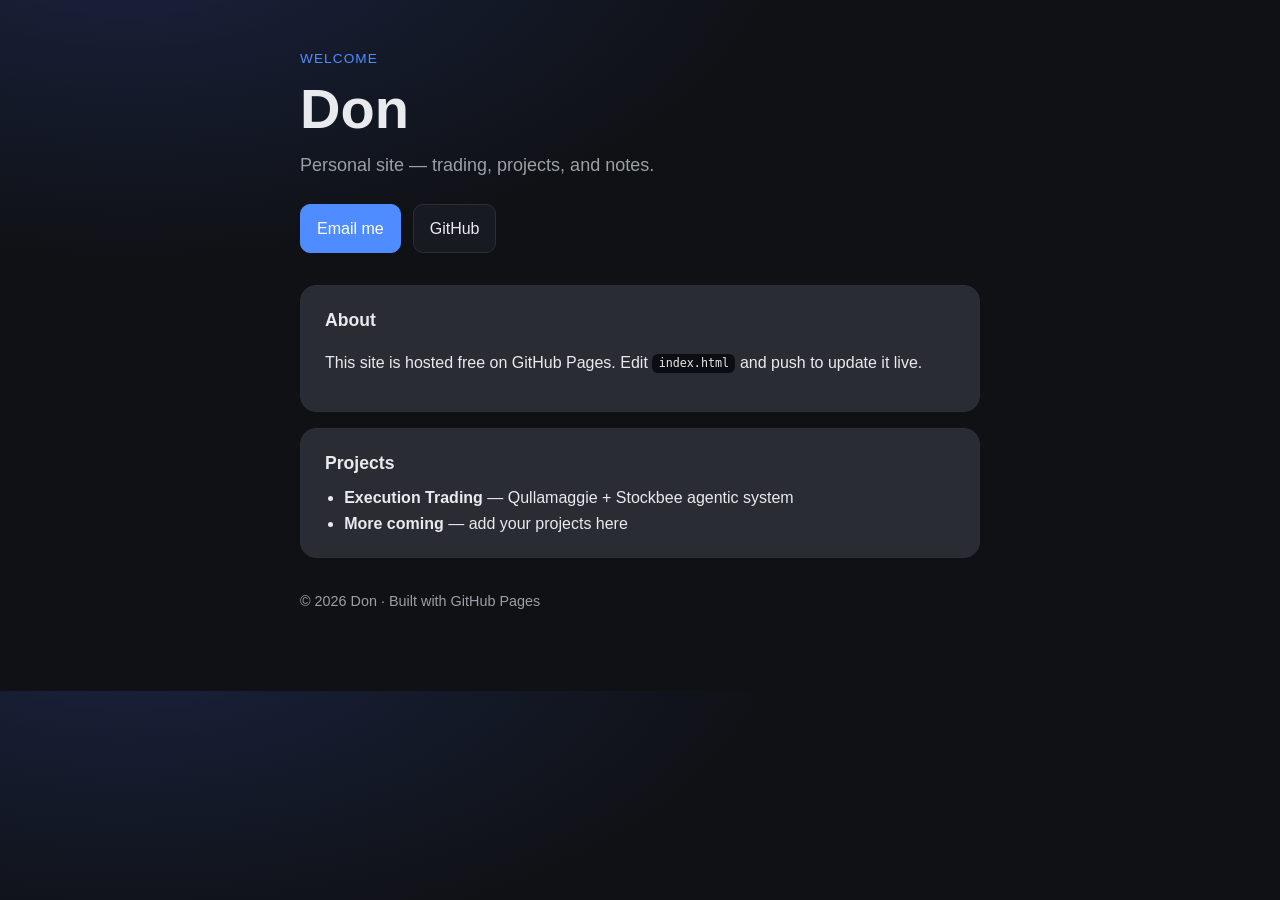
==== index.html @ ae79f737 "Publish GitHub Pages site" ====
<!DOCTYPE html>
<html lang="en">
<head>
  <meta charset="UTF-8" />
  <meta name="viewport" content="width=device-width, initial-scale=1.0" />
  <title>Don</title>
  <meta name="description" content="Personal site" />
  <link rel="stylesheet" href="style.css" />
</head>
<body>
  <main class="page">
    <header class="hero">
      <p class="eyebrow">Welcome</p>
      <h1>Don</h1>
      <p class="lead">
        Personal site — trading, projects, and notes.
      </p>
      <div class="actions">
        <a class="btn primary" href="mailto:jetfan12345@gmail.com">Email me</a>
        <a class="btn" href="https://github.com/jetfan12345-hue" target="_blank" rel="noreferrer">GitHub</a>
      </div>
    </header>

    <section class="card">
      <h2>About</h2>
      <p>
        This site is hosted free on GitHub Pages. Edit
        <code>index.html</code> and push to update it live.
      </p>
    </section>

    <section class="card">
      <h2>Projects</h2>
      <ul class="list">
        <li><strong>Execution Trading</strong> — Qullamaggie + Stockbee agentic system</li>
        <li><strong>More coming</strong> — add your projects here</li>
      </ul>
    </section>

    <footer>
      <p>© <span id="year"></span> Don · Built with GitHub Pages</p>
    </footer>
  </main>
  <script>
    document.getElementById("year").textContent = new Date().getFullYear();
  </script>
</body>
</html>
---- style.css ----
:root {
  --bg: #0f1115;
  --card: #171a21;
  --text: #e8eaed;
  --muted: #9aa0a6;
  --accent: #4f8cff;
  --border: #2a2f3a;
}

* { box-sizing: border-box; }

body {
  margin: 0;
  font-family: -apple-system, BlinkMacSystemFont, "Segoe UI", Roboto, sans-serif;
  background: radial-gradient(1200px 600px at 10% -10%, #1a2340 0%, var(--bg) 55%);
  color: var(--text);
  line-height: 1.6;
}

.page {
  max-width: 720px;
  margin: 0 auto;
  padding: 3rem 1.25rem 4rem;
}

.hero { margin-bottom: 2rem; }

.eyebrow {
  color: var(--accent);
  font-size: 0.85rem;
  letter-spacing: 0.08em;
  text-transform: uppercase;
  margin: 0 0 0.5rem;
}

h1 {
  font-size: clamp(2.5rem, 8vw, 3.5rem);
  line-height: 1.1;
  margin: 0 0 0.75rem;
}

.lead {
  color: var(--muted);
  font-size: 1.125rem;
  margin: 0 0 1.5rem;
}

.actions {
  display: flex;
  gap: 0.75rem;
  flex-wrap: wrap;
}

.btn {
  display: inline-block;
  padding: 0.65rem 1rem;
  border-radius: 10px;
  border: 1px solid var(--border);
  color: var(--text);
  text-decoration: none;
  background: var(--card);
}

.btn.primary {
  background: var(--accent);
  border-color: var(--accent);
  color: #fff;
}

.card {
  background: color-mix(in srgb, var(--card) 92%, white 8%);
  border: 1px solid var(--border);
  border-radius: 16px;
  padding: 1.25rem 1.5rem;
  margin-bottom: 1rem;
}

.card h2 {
  margin: 0 0 0.5rem;
  font-size: 1.1rem;
}

.list {
  margin: 0;
  padding-left: 1.2rem;
}

code {
  background: #0b0d12;
  padding: 0.15rem 0.4rem;
  border-radius: 6px;
  font-size: 0.9em;
}

footer {
  margin-top: 2rem;
  color: var(--muted);
  font-size: 0.9rem;
}
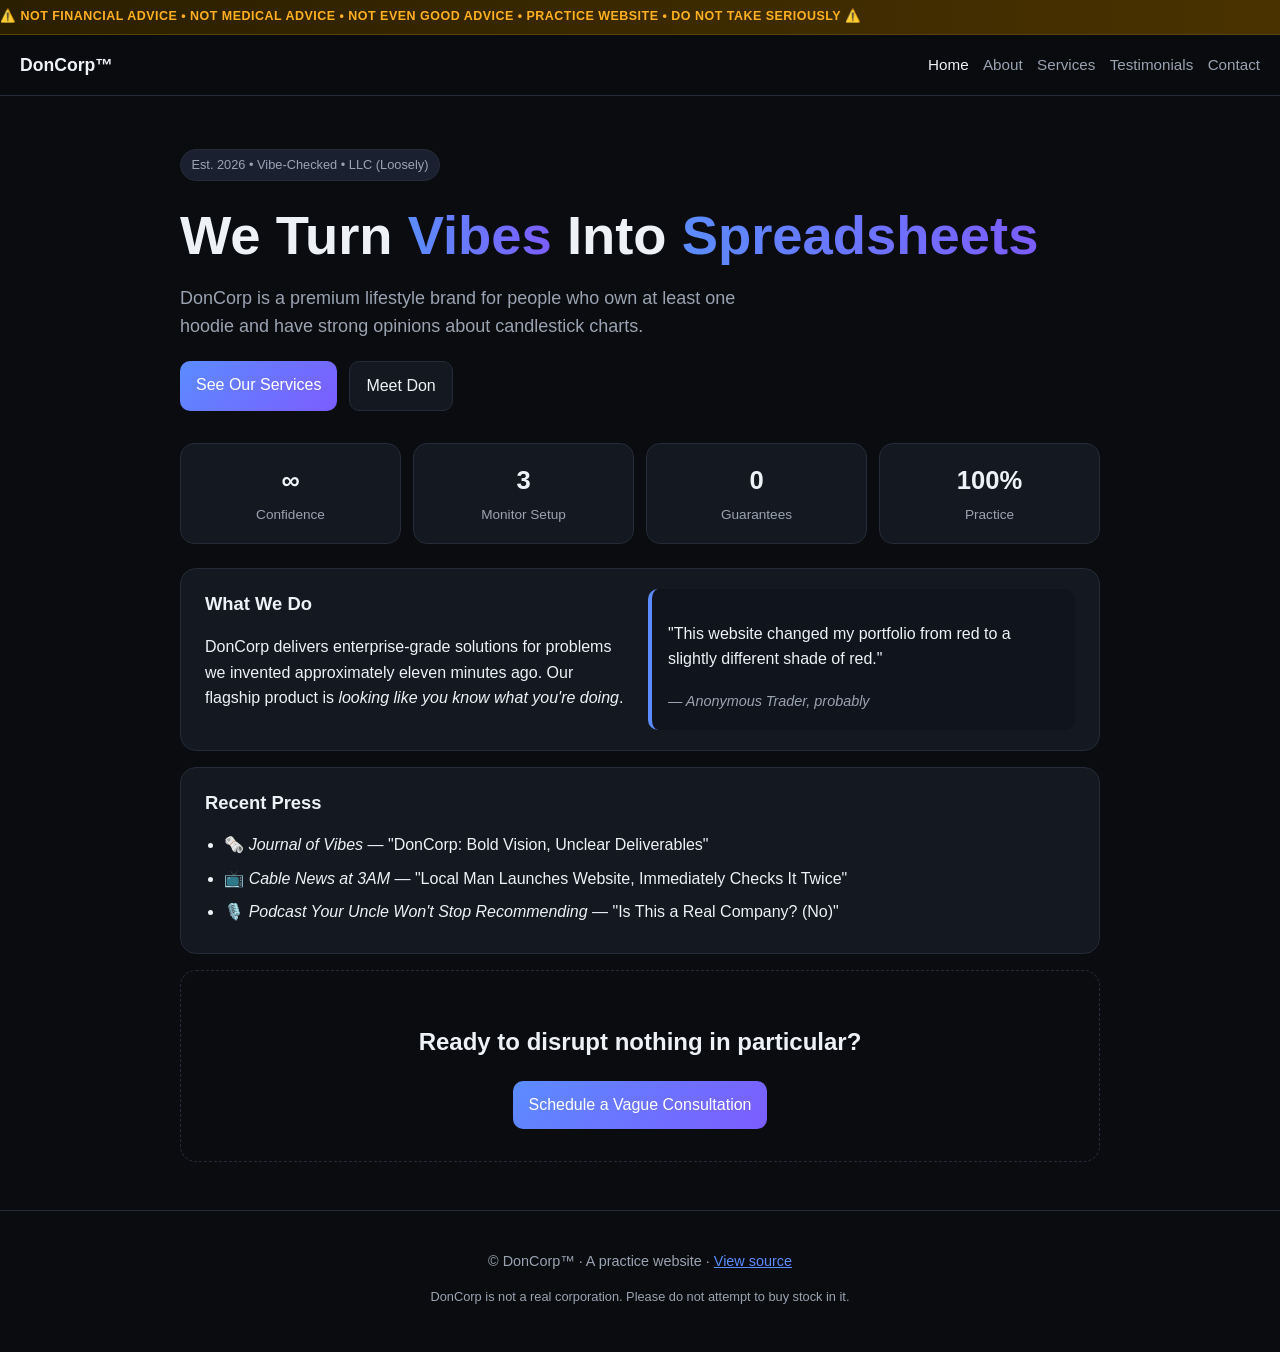
==== commit d8680cb0: "Launch DonCorp joke practice website" ====
--- a/index.html
+++ b/index.html
@@ -3,46 +3,79 @@
 <head>
   <meta charset="UTF-8" />
   <meta name="viewport" content="width=device-width, initial-scale=1.0" />
-  <title>Don</title>
-  <meta name="description" content="Personal site" />
+  <title>DonCorp™ — Official Website (Practice Edition)</title>
+  <meta name="description" content="A completely serious website. Definitely not a joke." />
   <link rel="stylesheet" href="style.css" />
 </head>
 <body>
+  <div class="marquee"><span>⚠️ NOT FINANCIAL ADVICE • NOT MEDICAL ADVICE • NOT EVEN GOOD ADVICE • PRACTICE WEBSITE • DO NOT TAKE SERIOUSLY ⚠️</span></div>
+
+  <nav class="nav">
+    <a class="logo" href="index.html">DonCorp™</a>
+    <div class="links">
+      <a href="index.html" class="active">Home</a>
+      <a href="about.html">About</a>
+      <a href="services.html">Services</a>
+      <a href="testimonials.html">Testimonials</a>
+      <a href="contact.html">Contact</a>
+    </div>
+  </nav>
+
   <main class="page">
     <header class="hero">
-      <p class="eyebrow">Welcome</p>
-      <h1>Don</h1>
+      <p class="badge">Est. 2026 • Vibe-Checked • LLC (Loosely)</p>
+      <h1>We Turn <span class="glow">Vibes</span> Into <span class="glow">Spreadsheets</span></h1>
       <p class="lead">
-        Personal site — trading, projects, and notes.
+        DonCorp is a premium lifestyle brand for people who own at least one hoodie
+        and have strong opinions about candlestick charts.
       </p>
       <div class="actions">
-        <a class="btn primary" href="mailto:jetfan12345@gmail.com">Email me</a>
-        <a class="btn" href="https://github.com/jetfan12345-hue" target="_blank" rel="noreferrer">GitHub</a>
+        <a class="btn primary" href="services.html">See Our Services</a>
+        <a class="btn" href="about.html">Meet Don</a>
       </div>
     </header>
 
-    <section class="card">
-      <h2>About</h2>
-      <p>
-        This site is hosted free on GitHub Pages. Edit
-        <code>index.html</code> and push to update it live.
-      </p>
+    <section class="stats">
+      <div class="stat"><strong>∞</strong><span>Confidence</span></div>
+      <div class="stat"><strong>3</strong><span>Monitor Setup</span></div>
+      <div class="stat"><strong>0</strong><span>Guarantees</span></div>
+      <div class="stat"><strong>100%</strong><span>Practice</span></div>
+    </section>
+
+    <section class="card grid-2">
+      <div>
+        <h2>What We Do</h2>
+        <p>
+          DonCorp delivers enterprise-grade solutions for problems we invented
+          approximately eleven minutes ago. Our flagship product is
+          <em>looking like you know what you're doing</em>.
+        </p>
+      </div>
+      <div class="quote-box">
+        <p>"This website changed my portfolio from red to a slightly different shade of red."</p>
+        <cite>— Anonymous Trader, probably</cite>
+      </div>
     </section>
 
     <section class="card">
-      <h2>Projects</h2>
-      <ul class="list">
-        <li><strong>Execution Trading</strong> — Qullamaggie + Stockbee agentic system</li>
-        <li><strong>More coming</strong> — add your projects here</li>
+      <h2>Recent Press</h2>
+      <ul class="press">
+        <li>🗞️ <em>Journal of Vibes</em> — "DonCorp: Bold Vision, Unclear Deliverables"</li>
+        <li>📺 <em>Cable News at 3AM</em> — "Local Man Launches Website, Immediately Checks It Twice"</li>
+        <li>🎙️ <em>Podcast Your Uncle Won't Stop Recommending</em> — "Is This a Real Company? (No)"</li>
       </ul>
     </section>
 
-    <footer>
-      <p>© <span id="year"></span> Don · Built with GitHub Pages</p>
-    </footer>
+    <section class="cta">
+      <h2>Ready to disrupt nothing in particular?</h2>
+      <a class="btn primary" href="contact.html">Schedule a Vague Consultation</a>
+    </section>
   </main>
-  <script>
-    document.getElementById("year").textContent = new Date().getFullYear();
-  </script>
+
+  <footer>
+    <p>© <span id="year"></span> DonCorp™ · A practice website · <a href="https://github.com/jetfan12345-hue/jetfan12345-hue.github.io">View source</a></p>
+    <p class="fine">DonCorp is not a real corporation. Please do not attempt to buy stock in it.</p>
+  </footer>
+  <script src="script.js"></script>
 </body>
-</html>
+</html>
--- a/style.css
+++ b/style.css
@@ -1,99 +1,286 @@
 :root {
-  --bg: #0f1115;
-  --card: #171a21;
-  --text: #e8eaed;
-  --muted: #9aa0a6;
-  --accent: #4f8cff;
-  --border: #2a2f3a;
+  --bg: #0a0c10;
+  --card: #141820;
+  --text: #eef1f6;
+  --muted: #9aa3b2;
+  --accent: #5b8cff;
+  --accent2: #7c5cff;
+  --border: #252b38;
+  --warn: #ffb020;
 }
 
 * { box-sizing: border-box; }
 
 body {
   margin: 0;
-  font-family: -apple-system, BlinkMacSystemFont, "Segoe UI", Roboto, sans-serif;
-  background: radial-gradient(1200px 600px at 10% -10%, #1a2340 0%, var(--bg) 55%);
+  font-family: Inter, -apple-system, BlinkMacSystemFont, "Segoe UI", Roboto, sans-serif;
+  background: var(--bg);
   color: var(--text);
   line-height: 1.6;
 }
 
+a { color: var(--accent); }
+
+.marquee {
+  overflow: hidden;
+  background: linear-gradient(90deg, #2a1f00, #4a3200);
+  color: var(--warn);
+  border-bottom: 1px solid #5a4200;
+  font-size: 0.78rem;
+  font-weight: 700;
+  letter-spacing: 0.04em;
+  white-space: nowrap;
+}
+
+.marquee span {
+  display: inline-block;
+  padding: 0.45rem 0;
+  animation: scroll 22s linear infinite;
+}
+
+@keyframes scroll {
+  from { transform: translateX(0); }
+  to { transform: translateX(-50%); }
+}
+
+.nav {
+  display: flex;
+  justify-content: space-between;
+  align-items: center;
+  gap: 1rem;
+  padding: 1rem 1.25rem;
+  border-bottom: 1px solid var(--border);
+  background: rgba(10, 12, 16, 0.9);
+  position: sticky;
+  top: 0;
+  backdrop-filter: blur(8px);
+}
+
+.logo {
+  font-weight: 800;
+  text-decoration: none;
+  color: var(--text);
+  font-size: 1.1rem;
+}
+
+.links { display: flex; gap: 0.9rem; flex-wrap: wrap; }
+
+.links a {
+  color: var(--muted);
+  text-decoration: none;
+  font-size: 0.95rem;
+}
+
+.links a.active,
+.links a:hover { color: var(--text); }
+
 .page {
-  max-width: 720px;
+  max-width: 960px;
   margin: 0 auto;
-  padding: 3rem 1.25rem 4rem;
+  padding: 2.5rem 1.25rem 3rem;
 }
 
 .hero { margin-bottom: 2rem; }
 
-.eyebrow {
-  color: var(--accent);
-  font-size: 0.85rem;
-  letter-spacing: 0.08em;
-  text-transform: uppercase;
-  margin: 0 0 0.5rem;
+.badge {
+  display: inline-block;
+  padding: 0.3rem 0.65rem;
+  border-radius: 999px;
+  background: #1a2030;
+  border: 1px solid var(--border);
+  color: var(--muted);
+  font-size: 0.8rem;
 }
 
 h1 {
-  font-size: clamp(2.5rem, 8vw, 3.5rem);
-  line-height: 1.1;
-  margin: 0 0 0.75rem;
+  font-size: clamp(2rem, 7vw, 3.4rem);
+  line-height: 1.08;
+  margin: 0.8rem 0;
+}
+
+.glow {
+  background: linear-gradient(90deg, var(--accent), var(--accent2));
+  -webkit-background-clip: text;
+  background-clip: text;
+  color: transparent;
 }
 
 .lead {
   color: var(--muted);
   font-size: 1.125rem;
-  margin: 0 0 1.5rem;
-}
-
-.actions {
-  display: flex;
-  gap: 0.75rem;
-  flex-wrap: wrap;
-}
+  max-width: 60ch;
+}
+
+.actions { display: flex; gap: 0.75rem; flex-wrap: wrap; margin-top: 1.25rem; }
 
 .btn {
   display: inline-block;
-  padding: 0.65rem 1rem;
+  padding: 0.7rem 1rem;
   border-radius: 10px;
   border: 1px solid var(--border);
   color: var(--text);
   text-decoration: none;
   background: var(--card);
+  cursor: pointer;
+  font: inherit;
 }
 
 .btn.primary {
-  background: var(--accent);
-  border-color: var(--accent);
+  background: linear-gradient(135deg, var(--accent), var(--accent2));
+  border: none;
   color: #fff;
 }
 
+.stats {
+  display: grid;
+  grid-template-columns: repeat(4, 1fr);
+  gap: 0.75rem;
+  margin-bottom: 1.5rem;
+}
+
+.stat {
+  background: var(--card);
+  border: 1px solid var(--border);
+  border-radius: 14px;
+  padding: 1rem;
+  text-align: center;
+}
+
+.stat strong { display: block; font-size: 1.6rem; }
+.stat span { color: var(--muted); font-size: 0.85rem; }
+
 .card {
-  background: color-mix(in srgb, var(--card) 92%, white 8%);
+  background: var(--card);
   border: 1px solid var(--border);
   border-radius: 16px;
   padding: 1.25rem 1.5rem;
   margin-bottom: 1rem;
 }
 
-.card h2 {
-  margin: 0 0 0.5rem;
-  font-size: 1.1rem;
-}
-
-.list {
-  margin: 0;
-  padding-left: 1.2rem;
-}
-
-code {
-  background: #0b0d12;
-  padding: 0.15rem 0.4rem;
-  border-radius: 6px;
-  font-size: 0.9em;
-}
+.card h2 { margin-top: 0; font-size: 1.15rem; }
+
+.grid-2 {
+  display: grid;
+  grid-template-columns: 1fr 1fr;
+  gap: 1rem;
+}
+
+.quote-box {
+  background: #10141c;
+  border-left: 4px solid var(--accent);
+  padding: 1rem;
+  border-radius: 10px;
+}
+
+.quote-box cite { color: var(--muted); font-size: 0.9rem; }
+
+.press { margin: 0; padding-left: 1.2rem; }
+.press li { margin-bottom: 0.5rem; }
+
+.cta {
+  text-align: center;
+  padding: 2rem 1rem;
+  border: 1px dashed var(--border);
+  border-radius: 16px;
+  margin-top: 1rem;
+}
+
+.values li { margin-bottom: 0.5rem; }
+
+.team-grid {
+  display: grid;
+  grid-template-columns: repeat(3, 1fr);
+  gap: 1rem;
+}
+
+.avatar {
+  width: 56px;
+  height: 56px;
+  border-radius: 50%;
+  display: grid;
+  place-items: center;
+  background: linear-gradient(135deg, var(--accent), var(--accent2));
+  font-weight: 800;
+  margin-bottom: 0.5rem;
+}
+
+.pricing {
+  display: grid;
+  grid-template-columns: repeat(3, 1fr);
+  gap: 1rem;
+  margin-bottom: 1rem;
+}
+
+.price-card .price {
+  font-size: 2rem;
+  font-weight: 800;
+  margin: 0.5rem 0 1rem;
+}
+
+.price-card .price span { font-size: 1rem; color: var(--muted); font-weight: 500; }
+
+.price-card ul { padding-left: 1.2rem; color: var(--muted); }
+
+.featured {
+  border-color: var(--accent);
+  box-shadow: 0 0 0 1px rgba(91, 140, 255, 0.25);
+  transform: translateY(-4px);
+}
+
+.table {
+  width: 100%;
+  border-collapse: collapse;
+}
+
+.table th,
+.table td {
+  text-align: left;
+  padding: 0.65rem 0.5rem;
+  border-bottom: 1px solid var(--border);
+}
+
+.testimonials blockquote { margin: 0 0 1rem; }
+.testimonials cite { color: var(--muted); }
+
+.stars { font-size: 2rem; color: var(--warn); margin: 0.25rem 0; }
+
+.fake-form label {
+  display: block;
+  margin-bottom: 0.9rem;
+  font-size: 0.9rem;
+}
+
+.fake-form input,
+.fake-form select,
+.fake-form textarea {
+  width: 100%;
+  margin-top: 0.35rem;
+  padding: 0.65rem 0.75rem;
+  border-radius: 10px;
+  border: 1px solid var(--border);
+  background: #0d1016;
+  color: var(--text);
+  font: inherit;
+}
+
+.contact-list { list-style: none; padding: 0; }
+.contact-list li { margin-bottom: 0.65rem; }
+
+.form-msg { color: #7dffb2; margin-top: 0.75rem; }
 
 footer {
-  margin-top: 2rem;
-  color: var(--muted);
+  border-top: 1px solid var(--border);
+  padding: 1.5rem 1.25rem 2rem;
+  color: var(--muted);
+  text-align: center;
   font-size: 0.9rem;
 }
+
+.fine { font-size: 0.8rem; margin-top: 0.35rem; }
+
+@media (max-width: 800px) {
+  .stats, .pricing, .team-grid, .grid-2 {
+    grid-template-columns: 1fr;
+  }
+  .featured { transform: none; }
+}
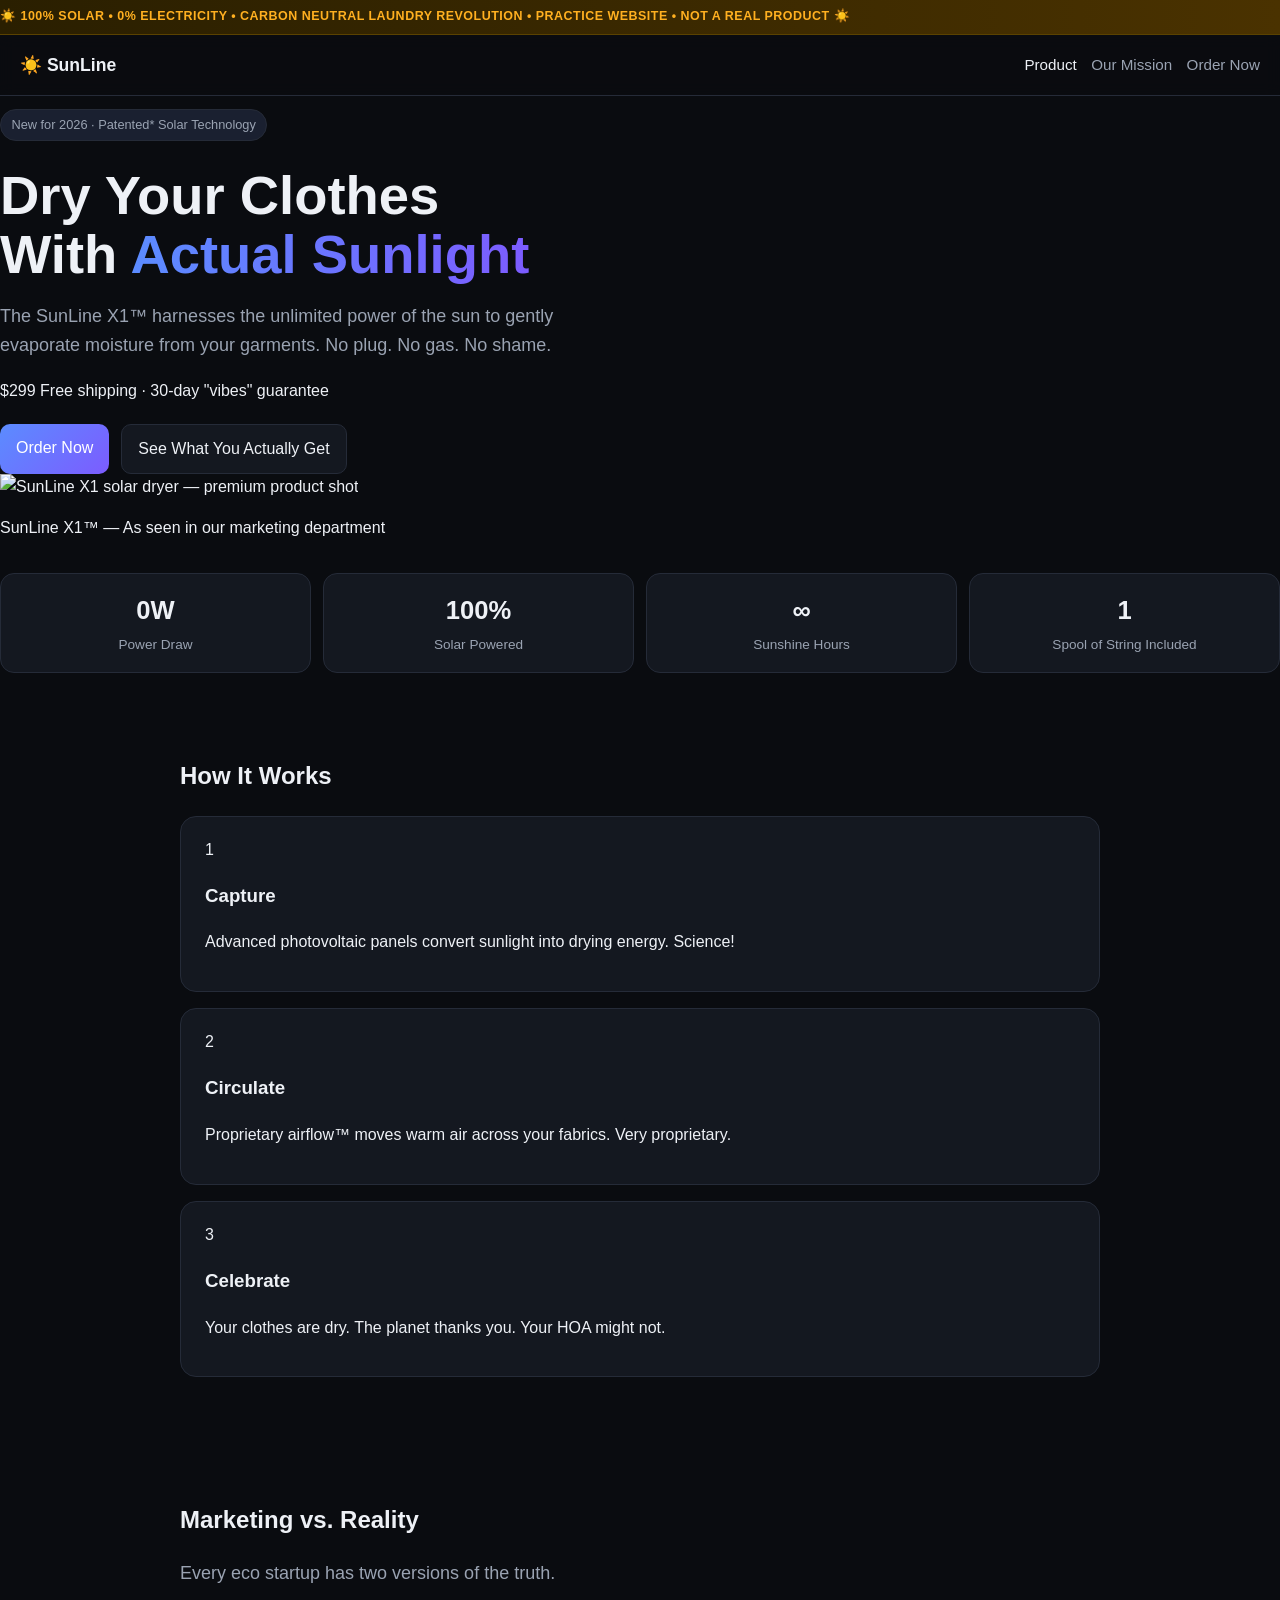
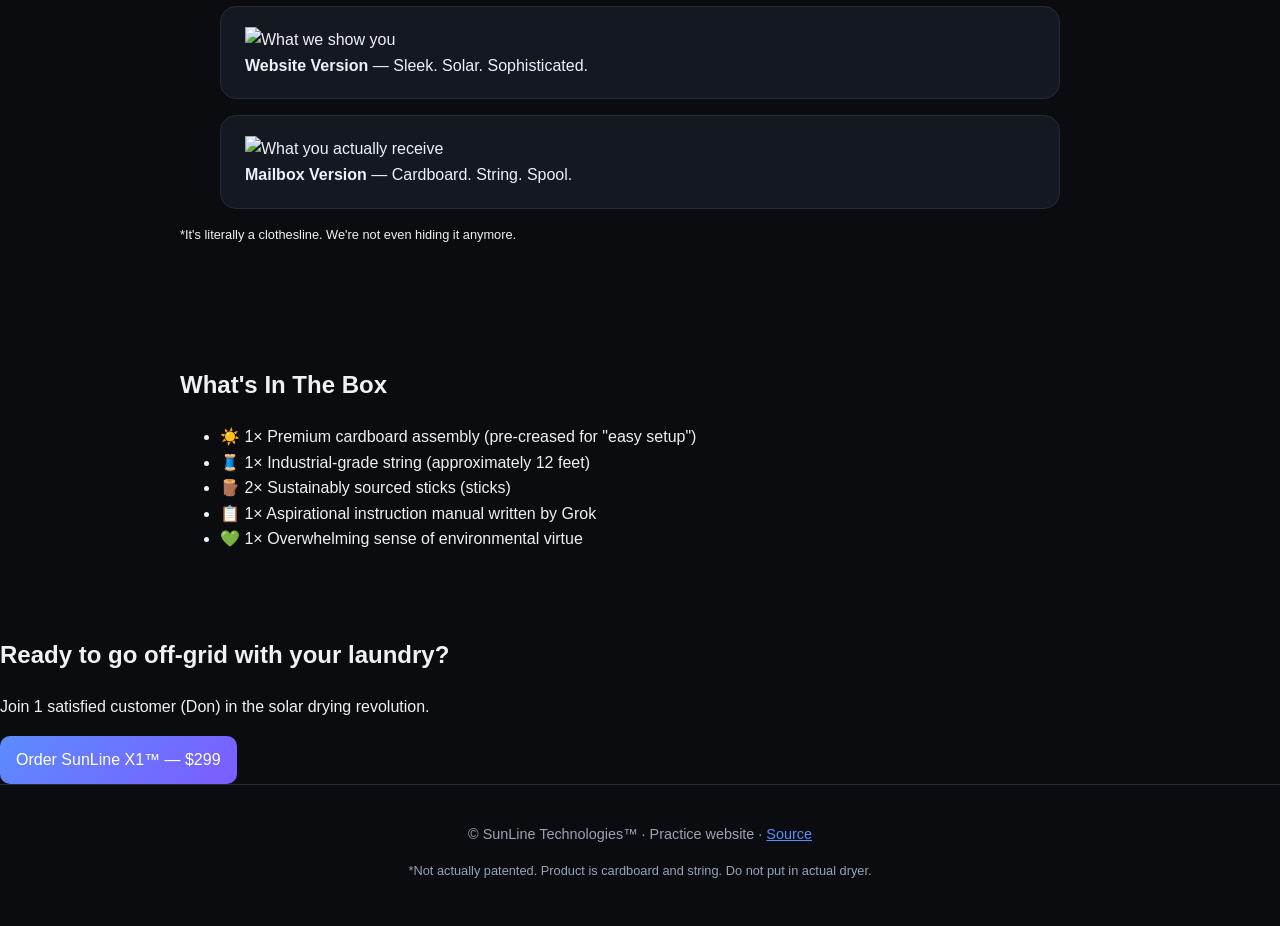
==== commit 6b74b007: "SunLine X1 solar dryer product site (HTML/CSS/JS)" ====
--- a/index.html
+++ b/index.html
@@ -3,78 +3,111 @@
 <head>
   <meta charset="UTF-8" />
   <meta name="viewport" content="width=device-width, initial-scale=1.0" />
-  <title>DonCorp™ — Official Website (Practice Edition)</title>
-  <meta name="description" content="A completely serious website. Definitely not a joke." />
+  <title>SunLine X1™ — Solar-Powered Eco Dryer</title>
+  <meta name="description" content="The world's first 100% solar clothes dryer. Zero emissions. Maximum vibes." />
   <link rel="stylesheet" href="style.css" />
 </head>
 <body>
-  <div class="marquee"><span>⚠️ NOT FINANCIAL ADVICE • NOT MEDICAL ADVICE • NOT EVEN GOOD ADVICE • PRACTICE WEBSITE • DO NOT TAKE SERIOUSLY ⚠️</span></div>
+  <div class="marquee"><span>☀️ 100% SOLAR • 0% ELECTRICITY • CARBON NEUTRAL LAUNDRY REVOLUTION • PRACTICE WEBSITE • NOT A REAL PRODUCT ☀️</span></div>
 
   <nav class="nav">
-    <a class="logo" href="index.html">DonCorp™</a>
+    <a class="logo" href="index.html">☀️ SunLine</a>
     <div class="links">
-      <a href="index.html" class="active">Home</a>
-      <a href="about.html">About</a>
-      <a href="services.html">Services</a>
-      <a href="testimonials.html">Testimonials</a>
-      <a href="contact.html">Contact</a>
+      <a href="index.html" class="active">Product</a>
+      <a href="about.html">Our Mission</a>
+      <a href="order.html" class="btn-nav">Order Now</a>
     </div>
   </nav>
 
-  <main class="page">
-    <header class="hero">
-      <p class="badge">Est. 2026 • Vibe-Checked • LLC (Loosely)</p>
-      <h1>We Turn <span class="glow">Vibes</span> Into <span class="glow">Spreadsheets</span></h1>
-      <p class="lead">
-        DonCorp is a premium lifestyle brand for people who own at least one hoodie
-        and have strong opinions about candlestick charts.
-      </p>
-      <div class="actions">
-        <a class="btn primary" href="services.html">See Our Services</a>
-        <a class="btn" href="about.html">Meet Don</a>
+  <main>
+    <section class="hero">
+      <div class="hero-text">
+        <p class="badge">New for 2026 · Patented* Solar Technology</p>
+        <h1>Dry Your Clothes<br>With <span class="glow">Actual Sunlight</span></h1>
+        <p class="lead">
+          The SunLine X1™ harnesses the unlimited power of the sun to gently
+          evaporate moisture from your garments. No plug. No gas. No shame.
+        </p>
+        <div class="price-row">
+          <span class="price">$299</span>
+          <span class="price-note">Free shipping · 30-day "vibes" guarantee</span>
+        </div>
+        <div class="actions">
+          <a class="btn primary large" href="order.html">Order Now</a>
+          <button class="btn" id="reality-toggle" type="button">See What You Actually Get</button>
+        </div>
       </div>
-    </header>
-
-    <section class="stats">
-      <div class="stat"><strong>∞</strong><span>Confidence</span></div>
-      <div class="stat"><strong>3</strong><span>Monitor Setup</span></div>
-      <div class="stat"><strong>0</strong><span>Guarantees</span></div>
-      <div class="stat"><strong>100%</strong><span>Practice</span></div>
-    </section>
-
-    <section class="card grid-2">
-      <div>
-        <h2>What We Do</h2>
-        <p>
-          DonCorp delivers enterprise-grade solutions for problems we invented
-          approximately eleven minutes ago. Our flagship product is
-          <em>looking like you know what you're doing</em>.
-        </p>
-      </div>
-      <div class="quote-box">
-        <p>"This website changed my portfolio from red to a slightly different shade of red."</p>
-        <cite>— Anonymous Trader, probably</cite>
+      <div class="hero-image">
+        <img id="product-img" src="images/solar-dryer-hero.jpg" alt="SunLine X1 solar dryer — premium product shot" />
+        <p id="img-caption" class="img-caption">SunLine X1™ — As seen in our marketing department</p>
       </div>
     </section>
 
-    <section class="card">
-      <h2>Recent Press</h2>
-      <ul class="press">
-        <li>🗞️ <em>Journal of Vibes</em> — "DonCorp: Bold Vision, Unclear Deliverables"</li>
-        <li>📺 <em>Cable News at 3AM</em> — "Local Man Launches Website, Immediately Checks It Twice"</li>
-        <li>🎙️ <em>Podcast Your Uncle Won't Stop Recommending</em> — "Is This a Real Company? (No)"</li>
+    <section class="stats">
+      <div class="stat"><strong>0W</strong><span>Power Draw</span></div>
+      <div class="stat"><strong>100%</strong><span>Solar Powered</span></div>
+      <div class="stat"><strong>∞</strong><span>Sunshine Hours</span></div>
+      <div class="stat"><strong>1</strong><span>Spool of String Included</span></div>
+    </section>
+
+    <section class="page">
+      <h2>How It Works</h2>
+      <div class="steps">
+        <article class="card step">
+          <span class="step-num">1</span>
+          <h3>Capture</h3>
+          <p>Advanced photovoltaic panels convert sunlight into drying energy. Science!</p>
+        </article>
+        <article class="card step">
+          <span class="step-num">2</span>
+          <h3>Circulate</h3>
+          <p>Proprietary airflow™ moves warm air across your fabrics. Very proprietary.</p>
+        </article>
+        <article class="card step">
+          <span class="step-num">3</span>
+          <h3>Celebrate</h3>
+          <p>Your clothes are dry. The planet thanks you. Your HOA might not.</p>
+        </article>
+      </div>
+    </section>
+
+    <section class="page reveal-section">
+      <h2>Marketing vs. Reality</h2>
+      <p class="lead center">Every eco startup has two versions of the truth.</p>
+      <div class="compare">
+        <figure class="card compare-card">
+          <img src="images/solar-dryer-hero.jpg" alt="What we show you" />
+          <figcaption><strong>Website Version</strong> — Sleek. Solar. Sophisticated.</figcaption>
+        </figure>
+        <figure class="card compare-card reality">
+          <img src="images/solar-dryer-reality.jpg" alt="What you actually receive" />
+          <figcaption><strong>Mailbox Version</strong> — Cardboard. String. Spool.</figcaption>
+        </figure>
+      </div>
+      <p class="fine center">*It's literally a clothesline. We're not even hiding it anymore.</p>
+    </section>
+
+    <section class="page">
+      <h2>What's In The Box</h2>
+      <ul class="specs">
+        <li>☀️ 1× Premium cardboard assembly (pre-creased for "easy setup")</li>
+        <li>🧵 1× Industrial-grade string (approximately 12 feet)</li>
+        <li>🪵 2× Sustainably sourced sticks (sticks)</li>
+        <li>📋 1× Aspirational instruction manual written by Grok</li>
+        <li>💚 1× Overwhelming sense of environmental virtue</li>
       </ul>
     </section>
 
-    <section class="cta">
-      <h2>Ready to disrupt nothing in particular?</h2>
-      <a class="btn primary" href="contact.html">Schedule a Vague Consultation</a>
+    <section class="cta-banner">
+      <h2>Ready to go off-grid with your laundry?</h2>
+      <p>Join 1 satisfied customer (Don) in the solar drying revolution.</p>
+      <a class="btn primary large" href="order.html">Order SunLine X1™ — $299</a>
     </section>
   </main>
 
   <footer>
-    <p>© <span id="year"></span> DonCorp™ · A practice website · <a href="https://github.com/jetfan12345-hue/jetfan12345-hue.github.io">View source</a></p>
-    <p class="fine">DonCorp is not a real corporation. Please do not attempt to buy stock in it.</p>
+    <p>© <span id="year"></span> SunLine Technologies™ · Practice website · <a href="https://github.com/jetfan12345-hue/jetfan12345-hue.github.io">Source</a></p>
+    <p class="fine">*Not actually patented. Product is cardboard and string. Do not put in actual dryer.</p>
   </footer>
   <script src="script.js"></script>
 </body>
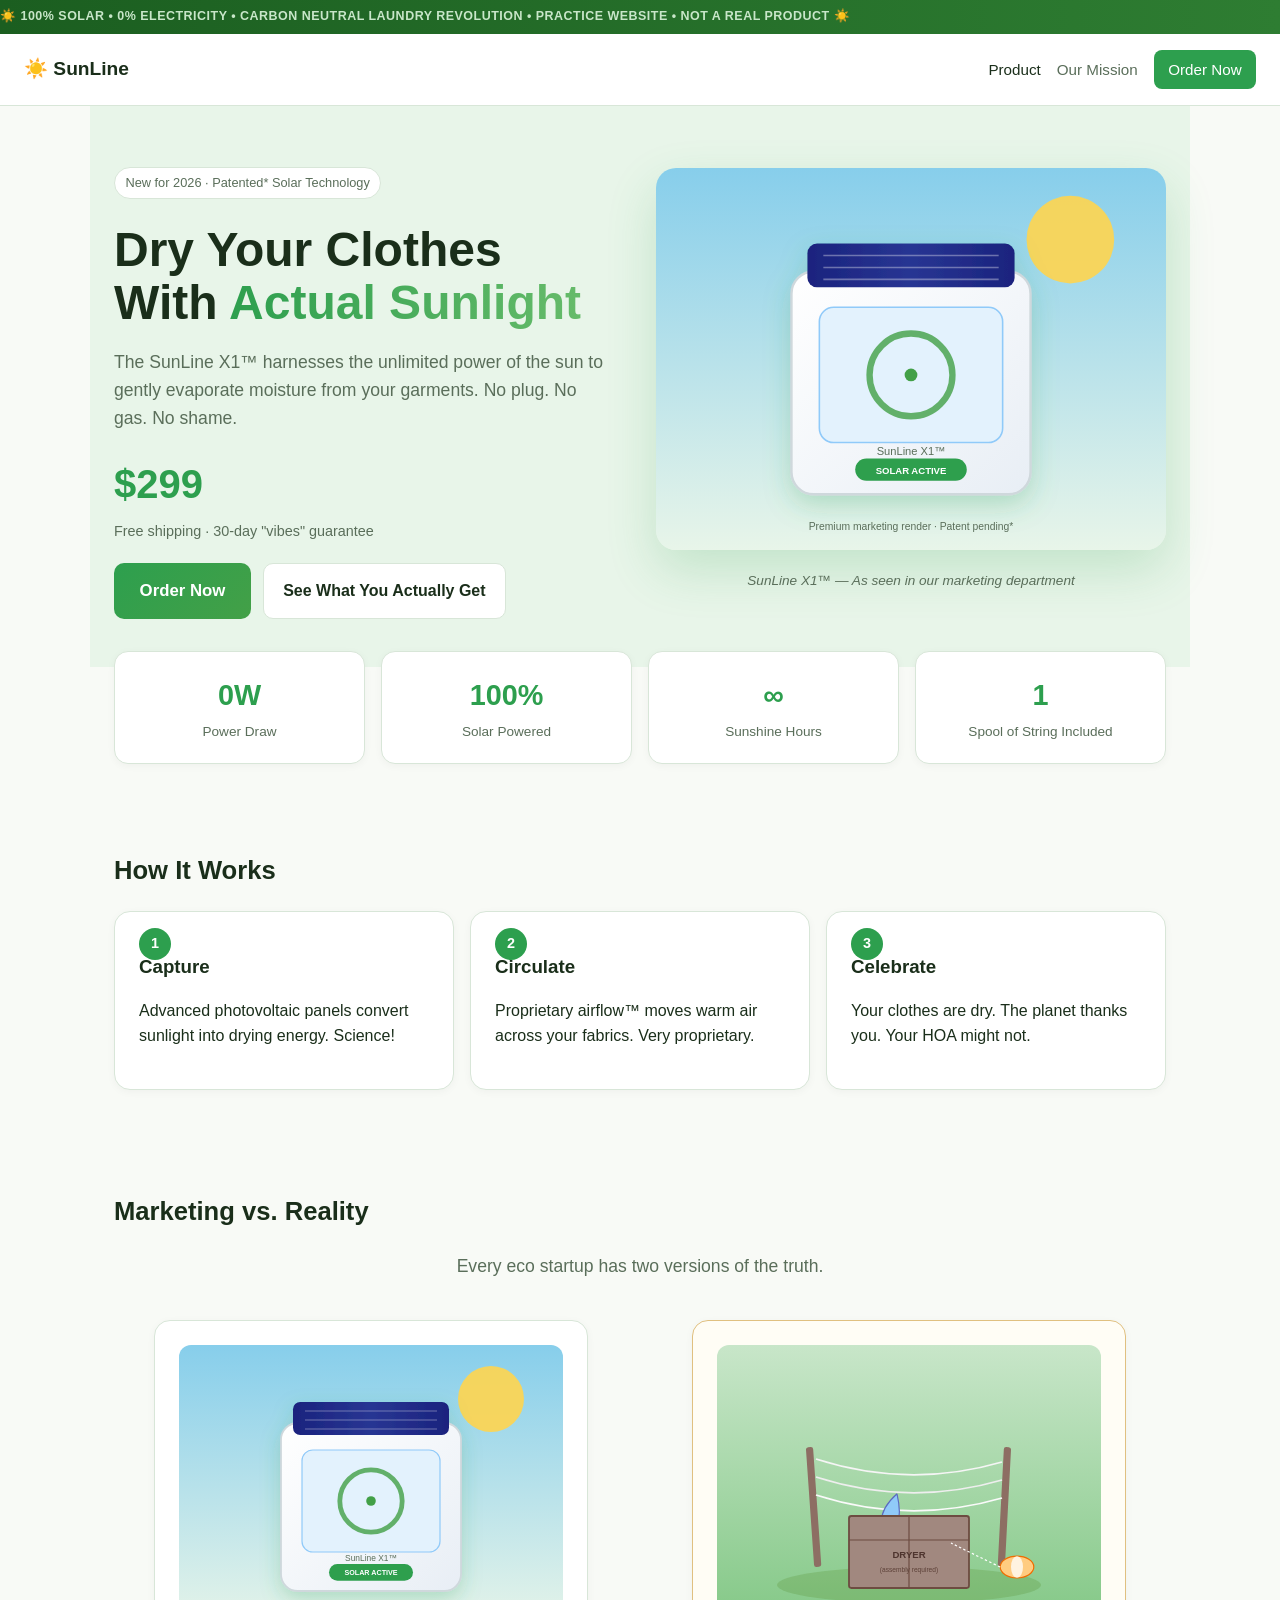
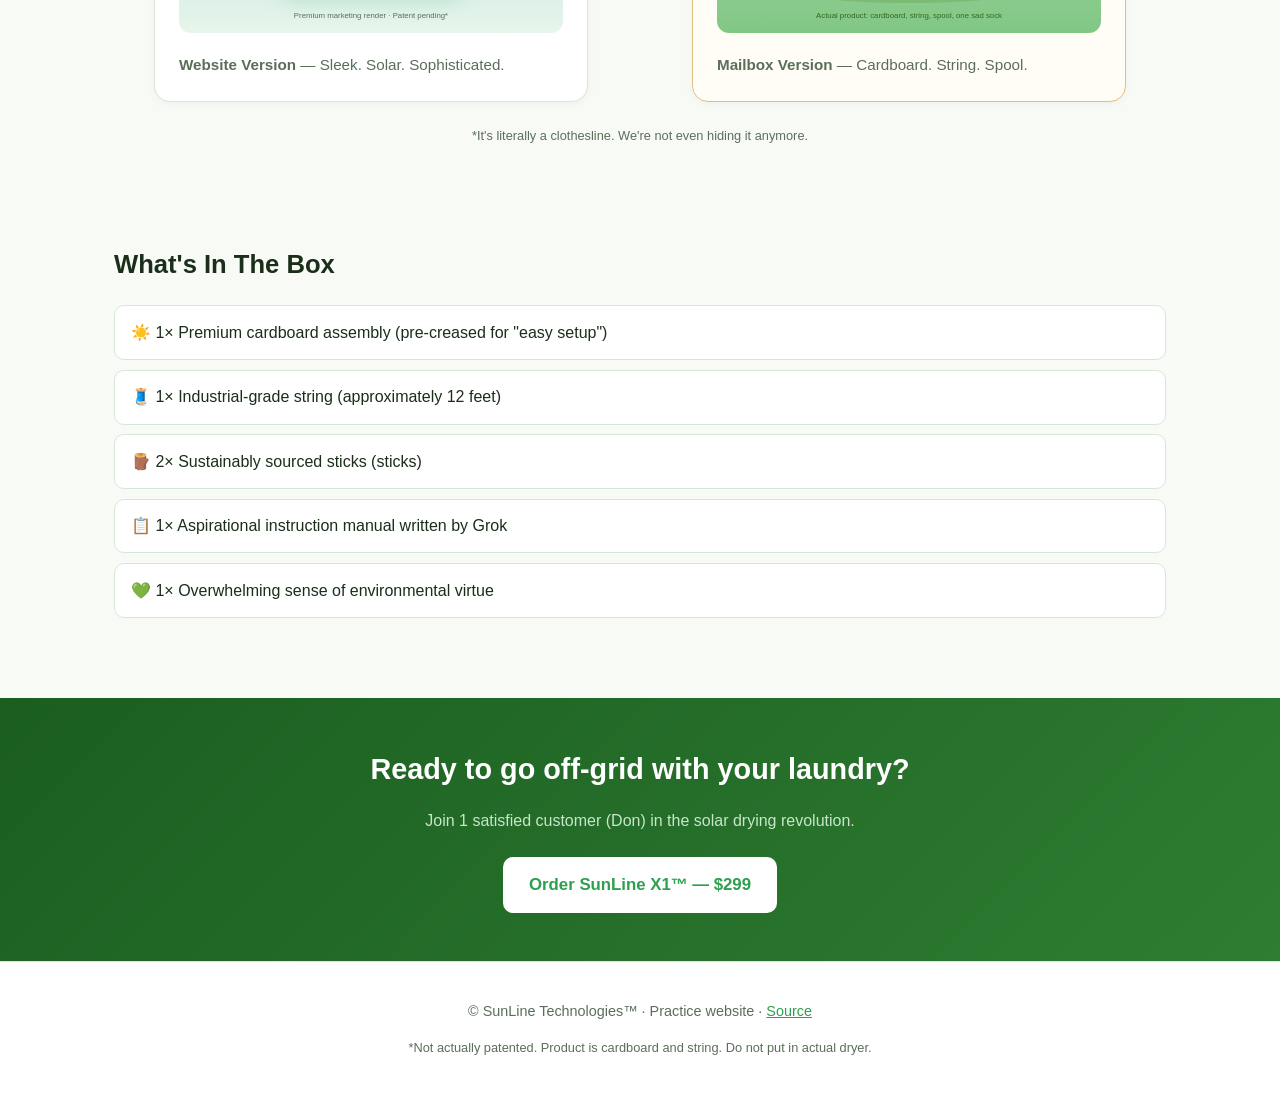
==== commit 734e94e1: "Update SunLine pages with product and order flow" ====
--- a/index.html
+++ b/index.html
@@ -38,7 +38,7 @@
         </div>
       </div>
       <div class="hero-image">
-        <img id="product-img" src="images/solar-dryer-hero.jpg" alt="SunLine X1 solar dryer — premium product shot" />
+        <img id="product-img" src="images/solar-dryer-hero.svg" alt="SunLine X1 solar dryer — premium product shot" />
         <p id="img-caption" class="img-caption">SunLine X1™ — As seen in our marketing department</p>
       </div>
     </section>
@@ -76,11 +76,11 @@
       <p class="lead center">Every eco startup has two versions of the truth.</p>
       <div class="compare">
         <figure class="card compare-card">
-          <img src="images/solar-dryer-hero.jpg" alt="What we show you" />
+          <img src="images/solar-dryer-hero.svg" alt="What we show you" />
           <figcaption><strong>Website Version</strong> — Sleek. Solar. Sophisticated.</figcaption>
         </figure>
         <figure class="card compare-card reality">
-          <img src="images/solar-dryer-reality.jpg" alt="What you actually receive" />
+          <img src="images/solar-dryer-reality.svg" alt="What you actually receive" />
           <figcaption><strong>Mailbox Version</strong> — Cardboard. String. Spool.</figcaption>
         </figure>
       </div>
--- a/style.css
+++ b/style.css
@@ -1,12 +1,12 @@
 :root {
-  --bg: #0a0c10;
-  --card: #141820;
-  --text: #eef1f6;
-  --muted: #9aa3b2;
-  --accent: #5b8cff;
-  --accent2: #7c5cff;
-  --border: #252b38;
-  --warn: #ffb020;
+  --bg: #f8faf6;
+  --card: #ffffff;
+  --text: #1a2e1a;
+  --muted: #5a6e5a;
+  --accent: #2d9f4e;
+  --accent2: #f5a623;
+  --border: #d8e6d8;
+  --hero-bg: #e8f5e9;
 }
 
 * { box-sizing: border-box; }
@@ -23,9 +23,8 @@
 
 .marquee {
   overflow: hidden;
-  background: linear-gradient(90deg, #2a1f00, #4a3200);
-  color: var(--warn);
-  border-bottom: 1px solid #5a4200;
+  background: linear-gradient(90deg, #1b5e20, #2e7d32);
+  color: #c8e6c9;
   font-size: 0.78rem;
   font-weight: 700;
   letter-spacing: 0.04em;
@@ -35,7 +34,7 @@
 .marquee span {
   display: inline-block;
   padding: 0.45rem 0;
-  animation: scroll 22s linear infinite;
+  animation: scroll 24s linear infinite;
 }
 
 @keyframes scroll {
@@ -48,58 +47,70 @@
   justify-content: space-between;
   align-items: center;
   gap: 1rem;
-  padding: 1rem 1.25rem;
+  padding: 1rem 1.5rem;
   border-bottom: 1px solid var(--border);
-  background: rgba(10, 12, 16, 0.9);
+  background: rgba(255, 255, 255, 0.95);
   position: sticky;
   top: 0;
   backdrop-filter: blur(8px);
+  z-index: 10;
 }
 
 .logo {
   font-weight: 800;
   text-decoration: none;
   color: var(--text);
-  font-size: 1.1rem;
-}
-
-.links { display: flex; gap: 0.9rem; flex-wrap: wrap; }
+  font-size: 1.2rem;
+}
+
+.links { display: flex; gap: 1rem; align-items: center; flex-wrap: wrap; }
 
 .links a {
   color: var(--muted);
   text-decoration: none;
   font-size: 0.95rem;
+  font-weight: 500;
 }
 
 .links a.active,
 .links a:hover { color: var(--text); }
 
-.page {
-  max-width: 960px;
+.btn-nav {
+  background: var(--accent) !important;
+  color: #fff !important;
+  padding: 0.45rem 0.9rem !important;
+  border-radius: 8px;
+}
+
+.hero {
+  display: grid;
+  grid-template-columns: 1fr 1fr;
+  gap: 2rem;
+  align-items: center;
+  max-width: 1100px;
   margin: 0 auto;
-  padding: 2.5rem 1.25rem 3rem;
-}
-
-.hero { margin-bottom: 2rem; }
+  padding: 3rem 1.5rem;
+  background: var(--hero-bg);
+}
 
 .badge {
   display: inline-block;
   padding: 0.3rem 0.65rem;
   border-radius: 999px;
-  background: #1a2030;
+  background: #fff;
   border: 1px solid var(--border);
   color: var(--muted);
   font-size: 0.8rem;
 }
 
 h1 {
-  font-size: clamp(2rem, 7vw, 3.4rem);
-  line-height: 1.08;
+  font-size: clamp(2rem, 5vw, 3rem);
+  line-height: 1.1;
   margin: 0.8rem 0;
 }
 
 .glow {
-  background: linear-gradient(90deg, var(--accent), var(--accent2));
+  background: linear-gradient(90deg, var(--accent), #66bb6a);
   -webkit-background-clip: text;
   background-clip: text;
   color: transparent;
@@ -107,15 +118,32 @@
 
 .lead {
   color: var(--muted);
-  font-size: 1.125rem;
-  max-width: 60ch;
-}
-
-.actions { display: flex; gap: 0.75rem; flex-wrap: wrap; margin-top: 1.25rem; }
+  font-size: 1.1rem;
+  max-width: 50ch;
+}
+
+.lead.center { text-align: center; margin: 0 auto 1.5rem; }
+
+.price-row { margin: 1.25rem 0; }
+
+.price {
+  font-size: 2.5rem;
+  font-weight: 800;
+  color: var(--accent);
+}
+
+.price-note {
+  display: block;
+  color: var(--muted);
+  font-size: 0.9rem;
+  margin-top: 0.25rem;
+}
+
+.actions { display: flex; gap: 0.75rem; flex-wrap: wrap; margin-top: 1rem; }
 
 .btn {
   display: inline-block;
-  padding: 0.7rem 1rem;
+  padding: 0.7rem 1.2rem;
   border-radius: 10px;
   border: 1px solid var(--border);
   color: var(--text);
@@ -123,108 +151,216 @@
   background: var(--card);
   cursor: pointer;
   font: inherit;
-}
+  font-weight: 600;
+  transition: transform 0.15s, box-shadow 0.15s;
+}
+
+.btn:hover { transform: translateY(-1px); box-shadow: 0 4px 12px rgba(0,0,0,0.08); }
 
 .btn.primary {
-  background: linear-gradient(135deg, var(--accent), var(--accent2));
+  background: linear-gradient(135deg, var(--accent), #43a047);
   border: none;
   color: #fff;
 }
 
+.btn.large { padding: 0.9rem 1.6rem; font-size: 1.05rem; }
+.btn.full { width: 100%; text-align: center; }
+
+.hero-image img {
+  width: 100%;
+  border-radius: 20px;
+  box-shadow: 0 20px 50px rgba(45, 159, 78, 0.2);
+  transition: opacity 0.4s;
+}
+
+.img-caption {
+  text-align: center;
+  color: var(--muted);
+  font-size: 0.85rem;
+  margin-top: 0.75rem;
+  font-style: italic;
+}
+
 .stats {
   display: grid;
   grid-template-columns: repeat(4, 1fr);
-  gap: 0.75rem;
-  margin-bottom: 1.5rem;
+  gap: 1rem;
+  max-width: 1100px;
+  margin: -1rem auto 2rem;
+  padding: 0 1.5rem;
 }
 
 .stat {
   background: var(--card);
   border: 1px solid var(--border);
   border-radius: 14px;
-  padding: 1rem;
+  padding: 1.25rem;
   text-align: center;
-}
-
-.stat strong { display: block; font-size: 1.6rem; }
+  box-shadow: 0 2px 8px rgba(0,0,0,0.04);
+}
+
+.stat strong { display: block; font-size: 1.8rem; color: var(--accent); }
 .stat span { color: var(--muted); font-size: 0.85rem; }
+
+.page {
+  max-width: 1100px;
+  margin: 0 auto;
+  padding: 2rem 1.5rem;
+}
+
+.page h2 { font-size: 1.6rem; margin-bottom: 1.25rem; }
 
 .card {
   background: var(--card);
   border: 1px solid var(--border);
   border-radius: 16px;
-  padding: 1.25rem 1.5rem;
+  padding: 1.5rem;
   margin-bottom: 1rem;
-}
-
-.card h2 { margin-top: 0; font-size: 1.15rem; }
-
-.grid-2 {
-  display: grid;
-  grid-template-columns: 1fr 1fr;
-  gap: 1rem;
-}
-
-.quote-box {
-  background: #10141c;
-  border-left: 4px solid var(--accent);
-  padding: 1rem;
-  border-radius: 10px;
-}
-
-.quote-box cite { color: var(--muted); font-size: 0.9rem; }
-
-.press { margin: 0; padding-left: 1.2rem; }
-.press li { margin-bottom: 0.5rem; }
-
-.cta {
-  text-align: center;
-  padding: 2rem 1rem;
-  border: 1px dashed var(--border);
-  border-radius: 16px;
-  margin-top: 1rem;
-}
-
-.values li { margin-bottom: 0.5rem; }
-
-.team-grid {
+  box-shadow: 0 2px 8px rgba(0,0,0,0.04);
+}
+
+.steps {
   display: grid;
   grid-template-columns: repeat(3, 1fr);
   gap: 1rem;
 }
 
-.avatar {
-  width: 56px;
-  height: 56px;
+.step { position: relative; padding-top: 2.5rem; }
+
+.step-num {
+  position: absolute;
+  top: 1rem;
+  left: 1.5rem;
+  width: 32px;
+  height: 32px;
+  background: var(--accent);
+  color: #fff;
   border-radius: 50%;
   display: grid;
   place-items: center;
-  background: linear-gradient(135deg, var(--accent), var(--accent2));
   font-weight: 800;
-  margin-bottom: 0.5rem;
-}
-
-.pricing {
-  display: grid;
-  grid-template-columns: repeat(3, 1fr);
-  gap: 1rem;
+  font-size: 0.9rem;
+}
+
+.step h3 { margin: 0 0 0.5rem; }
+
+.compare {
+  display: grid;
+  grid-template-columns: 1fr 1fr;
+  gap: 1.5rem;
+}
+
+.compare-card img {
+  width: 100%;
+  border-radius: 12px;
+  margin-bottom: 0.75rem;
+}
+
+.compare-card.reality {
+  border-color: #e0c080;
+  background: #fffdf5;
+}
+
+.compare-card figcaption { color: var(--muted); font-size: 0.95rem; }
+
+.specs {
+  list-style: none;
+  padding: 0;
+  display: grid;
+  gap: 0.6rem;
+}
+
+.specs li {
+  background: var(--card);
+  border: 1px solid var(--border);
+  border-radius: 10px;
+  padding: 0.85rem 1rem;
+}
+
+.cta-banner {
+  text-align: center;
+  padding: 3rem 1.5rem;
+  background: linear-gradient(135deg, #1b5e20, #2e7d32);
+  color: #fff;
+  margin-top: 2rem;
+}
+
+.cta-banner h2 { margin: 0 0 0.5rem; font-size: 1.8rem; }
+.cta-banner p { color: #c8e6c9; margin-bottom: 1.5rem; }
+.cta-banner.inline { border-radius: 16px; margin: 1rem 0; }
+.cta-banner .btn.primary { background: #fff; color: var(--accent); }
+
+.order-page { max-width: 960px; }
+
+.order-layout {
+  display: grid;
+  grid-template-columns: 1fr 1.4fr;
+  gap: 1.5rem;
+  align-items: start;
+}
+
+.order-thumb {
+  width: 100%;
+  border-radius: 12px;
   margin-bottom: 1rem;
 }
 
-.price-card .price {
-  font-size: 2rem;
-  font-weight: 800;
-  margin: 0.5rem 0 1rem;
-}
-
-.price-card .price span { font-size: 1rem; color: var(--muted); font-weight: 500; }
-
-.price-card ul { padding-left: 1.2rem; color: var(--muted); }
-
-.featured {
-  border-color: var(--accent);
-  box-shadow: 0 0 0 1px rgba(91, 140, 255, 0.25);
-  transform: translateY(-4px);
+.order-details {
+  color: var(--muted);
+  padding-left: 1.2rem;
+  margin: 1rem 0;
+}
+
+.order-total {
+  display: flex;
+  justify-content: space-between;
+  align-items: center;
+  border-top: 1px solid var(--border);
+  padding-top: 1rem;
+  margin-top: 1rem;
+  font-size: 1.2rem;
+}
+
+.order-total strong { font-size: 1.5rem; color: var(--accent); }
+
+.order-form label {
+  display: block;
+  margin-bottom: 0.9rem;
+  font-size: 0.9rem;
+  font-weight: 500;
+}
+
+.order-form input[type="text"],
+.order-form input[type="email"] {
+  width: 100%;
+  margin-top: 0.35rem;
+  padding: 0.65rem 0.75rem;
+  border-radius: 10px;
+  border: 1px solid var(--border);
+  background: var(--bg);
+  font: inherit;
+}
+
+.row-2, .row-3 { display: grid; gap: 0.75rem; }
+.row-2 { grid-template-columns: 1fr 1fr; }
+.row-3 { grid-template-columns: 2fr 1fr 1fr; }
+
+.checkbox {
+  display: flex !important;
+  align-items: flex-start;
+  gap: 0.5rem;
+  font-size: 0.85rem !important;
+  color: var(--muted);
+  margin: 1rem 0;
+}
+
+.checkbox input { margin-top: 0.2rem; }
+
+.form-msg {
+  color: var(--accent);
+  margin-top: 1rem;
+  font-weight: 600;
+  text-align: center;
 }
 
 .table {
@@ -239,48 +375,27 @@
   border-bottom: 1px solid var(--border);
 }
 
-.testimonials blockquote { margin: 0 0 1rem; }
-.testimonials cite { color: var(--muted); }
-
-.stars { font-size: 2rem; color: var(--warn); margin: 0.25rem 0; }
-
-.fake-form label {
-  display: block;
-  margin-bottom: 0.9rem;
-  font-size: 0.9rem;
-}
-
-.fake-form input,
-.fake-form select,
-.fake-form textarea {
-  width: 100%;
-  margin-top: 0.35rem;
-  padding: 0.65rem 0.75rem;
-  border-radius: 10px;
-  border: 1px solid var(--border);
-  background: #0d1016;
-  color: var(--text);
-  font: inherit;
-}
-
-.contact-list { list-style: none; padding: 0; }
-.contact-list li { margin-bottom: 0.65rem; }
-
-.form-msg { color: #7dffb2; margin-top: 0.75rem; }
+.fine {
+  font-size: 0.8rem;
+  color: var(--muted);
+  margin-top: 0.5rem;
+}
+
+.fine.center { text-align: center; }
 
 footer {
   border-top: 1px solid var(--border);
-  padding: 1.5rem 1.25rem 2rem;
+  padding: 1.5rem;
   color: var(--muted);
   text-align: center;
   font-size: 0.9rem;
-}
-
-.fine { font-size: 0.8rem; margin-top: 0.35rem; }
+  background: var(--card);
+}
 
 @media (max-width: 800px) {
-  .stats, .pricing, .team-grid, .grid-2 {
+  .hero, .compare, .steps, .stats, .order-layout {
     grid-template-columns: 1fr;
   }
-  .featured { transform: none; }
+  .hero { padding-top: 2rem; }
+  .hero-image { order: -1; }
 }
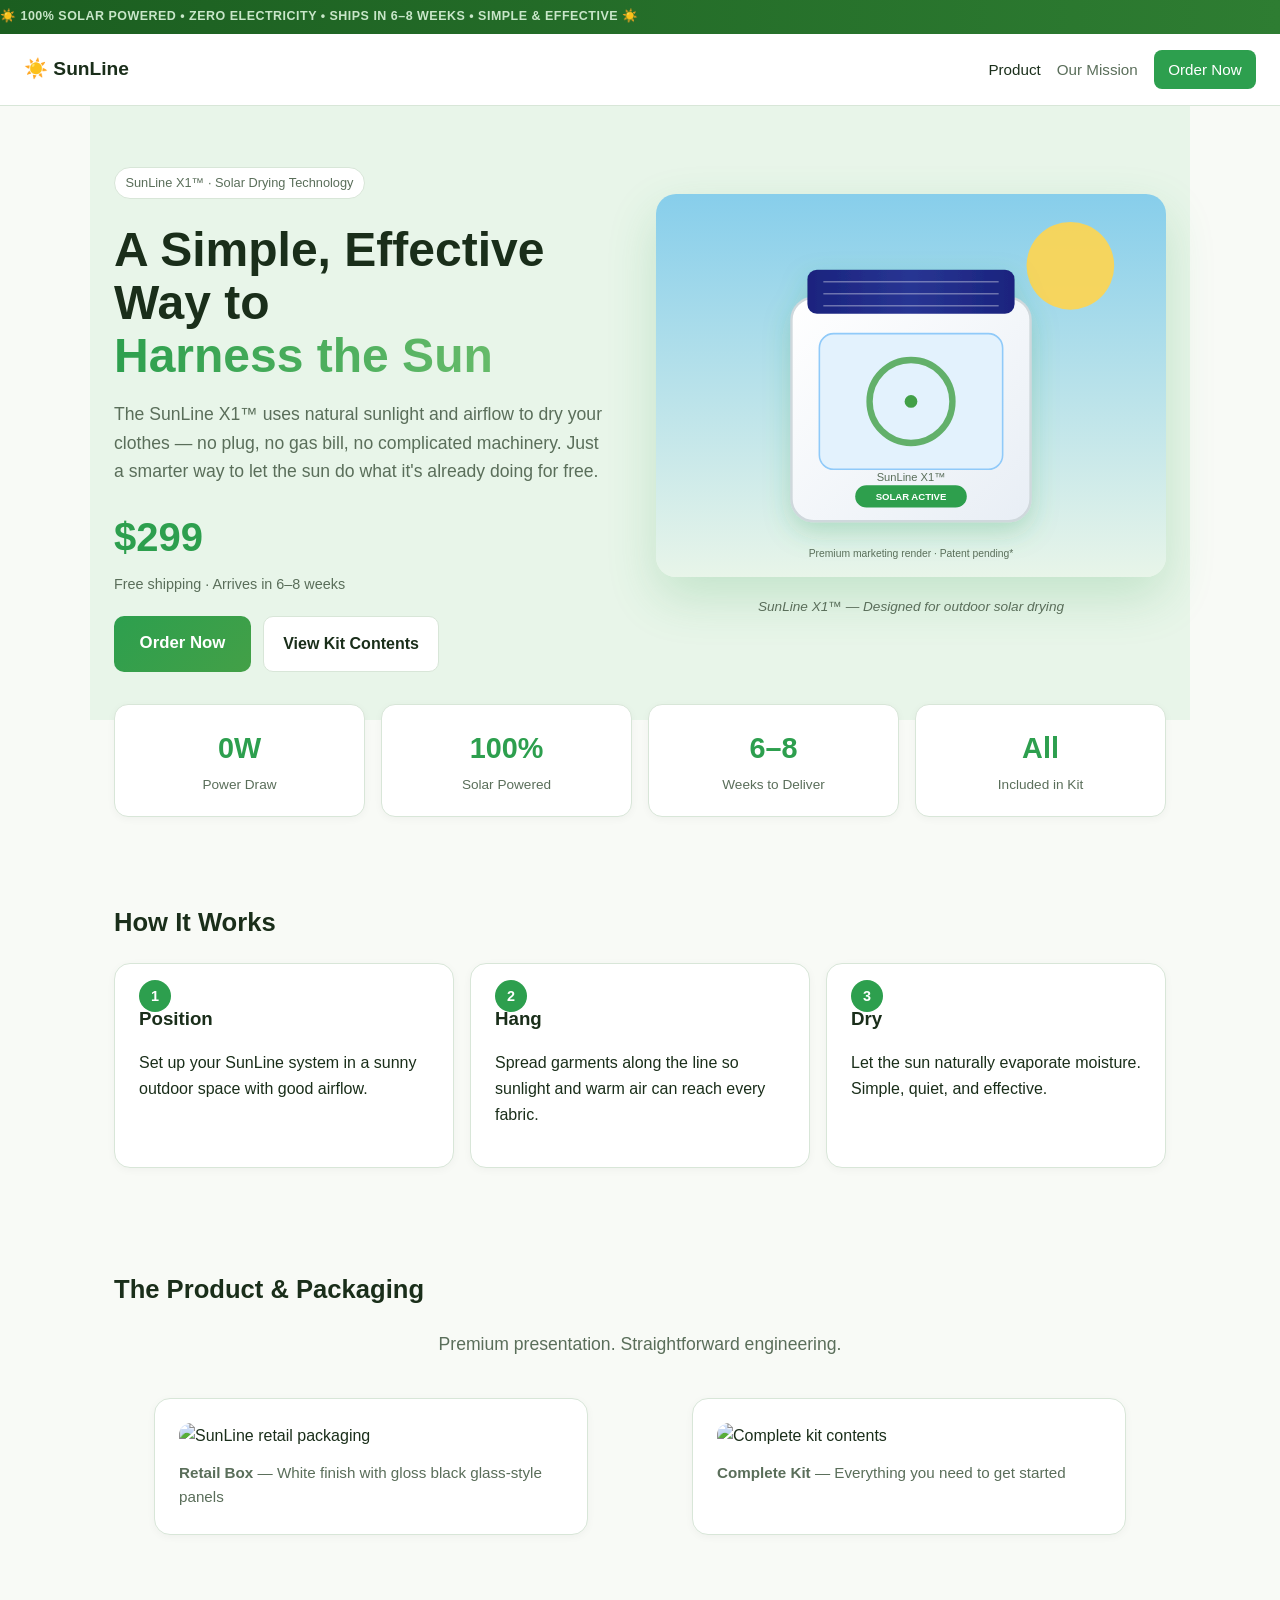
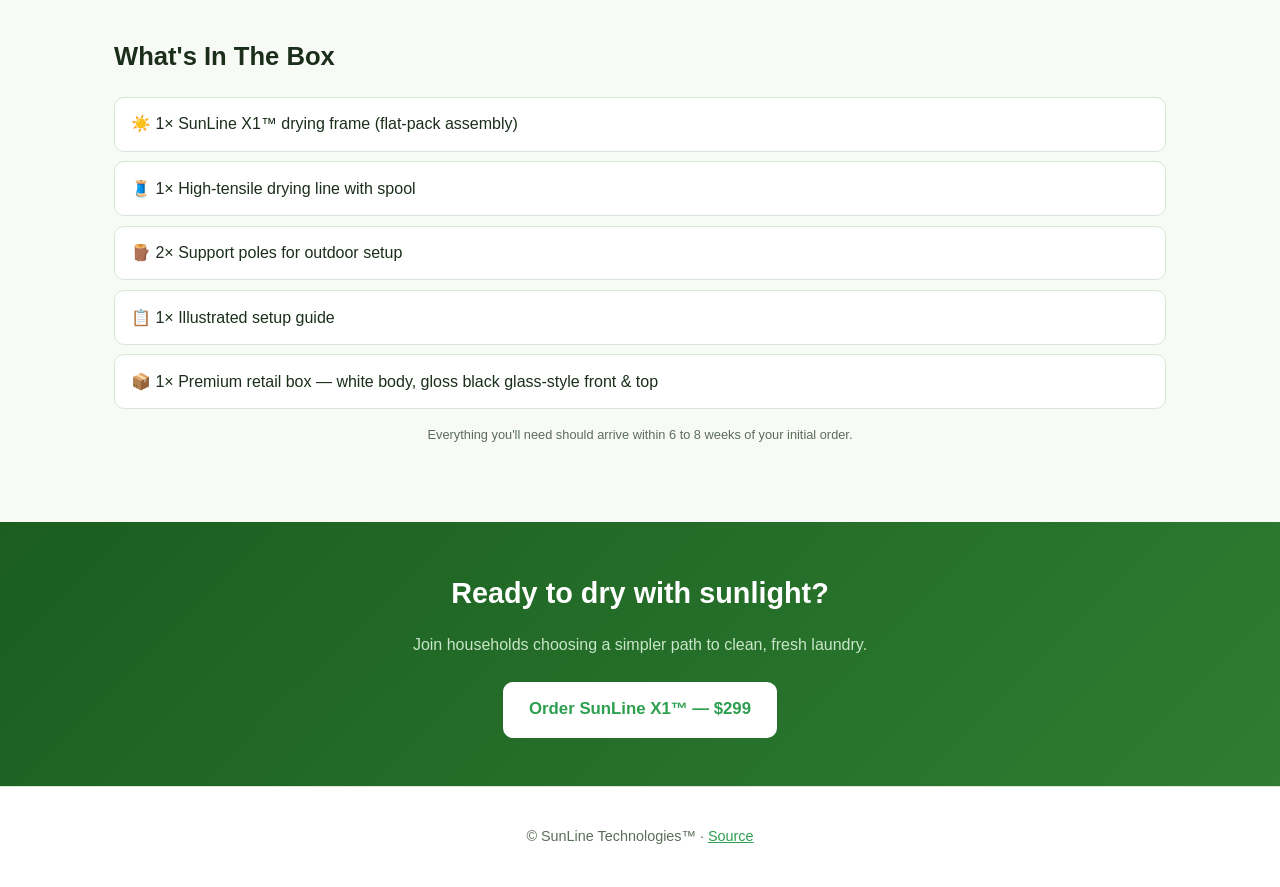
==== commit d0354fb9: "SunLine rebrand: serious tone, packaging visuals, 6-8 week delivery" ====
--- a/index.html
+++ b/index.html
@@ -4,11 +4,11 @@
   <meta charset="UTF-8" />
   <meta name="viewport" content="width=device-width, initial-scale=1.0" />
   <title>SunLine X1™ — Solar-Powered Eco Dryer</title>
-  <meta name="description" content="The world's first 100% solar clothes dryer. Zero emissions. Maximum vibes." />
+  <meta name="description" content="A simple, effective way to harness the sun's power for your laundry. Zero electricity. All sunshine." />
   <link rel="stylesheet" href="style.css" />
 </head>
 <body>
-  <div class="marquee"><span>☀️ 100% SOLAR • 0% ELECTRICITY • CARBON NEUTRAL LAUNDRY REVOLUTION • PRACTICE WEBSITE • NOT A REAL PRODUCT ☀️</span></div>
+  <div class="marquee"><span>☀️ 100% SOLAR POWERED • ZERO ELECTRICITY • SHIPS IN 6–8 WEEKS • SIMPLE &amp; EFFECTIVE ☀️</span></div>
 
   <nav class="nav">
     <a class="logo" href="index.html">☀️ SunLine</a>
@@ -22,32 +22,33 @@
   <main>
     <section class="hero">
       <div class="hero-text">
-        <p class="badge">New for 2026 · Patented* Solar Technology</p>
-        <h1>Dry Your Clothes<br>With <span class="glow">Actual Sunlight</span></h1>
+        <p class="badge">SunLine X1™ · Solar Drying Technology</p>
+        <h1>A Simple, Effective Way to<br><span class="glow">Harness the Sun</span></h1>
         <p class="lead">
-          The SunLine X1™ harnesses the unlimited power of the sun to gently
-          evaporate moisture from your garments. No plug. No gas. No shame.
+          The SunLine X1™ uses natural sunlight and airflow to dry your clothes —
+          no plug, no gas bill, no complicated machinery. Just a smarter way to
+          let the sun do what it's already doing for free.
         </p>
         <div class="price-row">
           <span class="price">$299</span>
-          <span class="price-note">Free shipping · 30-day "vibes" guarantee</span>
+          <span class="price-note">Free shipping · Arrives in 6–8 weeks</span>
         </div>
         <div class="actions">
           <a class="btn primary large" href="order.html">Order Now</a>
-          <button class="btn" id="reality-toggle" type="button">See What You Actually Get</button>
+          <button class="btn" id="reality-toggle" type="button">View Kit Contents</button>
         </div>
       </div>
       <div class="hero-image">
-        <img id="product-img" src="images/solar-dryer-hero.svg" alt="SunLine X1 solar dryer — premium product shot" />
-        <p id="img-caption" class="img-caption">SunLine X1™ — As seen in our marketing department</p>
+        <img id="product-img" src="images/solar-dryer-hero.svg" alt="SunLine X1 solar dryer outdoors in sunlight" />
+        <p id="img-caption" class="img-caption">SunLine X1™ — Designed for outdoor solar drying</p>
       </div>
     </section>
 
     <section class="stats">
       <div class="stat"><strong>0W</strong><span>Power Draw</span></div>
       <div class="stat"><strong>100%</strong><span>Solar Powered</span></div>
-      <div class="stat"><strong>∞</strong><span>Sunshine Hours</span></div>
-      <div class="stat"><strong>1</strong><span>Spool of String Included</span></div>
+      <div class="stat"><strong>6–8</strong><span>Weeks to Deliver</span></div>
+      <div class="stat"><strong>All</strong><span>Included in Kit</span></div>
     </section>
 
     <section class="page">
@@ -55,59 +56,58 @@
       <div class="steps">
         <article class="card step">
           <span class="step-num">1</span>
-          <h3>Capture</h3>
-          <p>Advanced photovoltaic panels convert sunlight into drying energy. Science!</p>
+          <h3>Position</h3>
+          <p>Set up your SunLine system in a sunny outdoor space with good airflow.</p>
         </article>
         <article class="card step">
           <span class="step-num">2</span>
-          <h3>Circulate</h3>
-          <p>Proprietary airflow™ moves warm air across your fabrics. Very proprietary.</p>
+          <h3>Hang</h3>
+          <p>Spread garments along the line so sunlight and warm air can reach every fabric.</p>
         </article>
         <article class="card step">
           <span class="step-num">3</span>
-          <h3>Celebrate</h3>
-          <p>Your clothes are dry. The planet thanks you. Your HOA might not.</p>
+          <h3>Dry</h3>
+          <p>Let the sun naturally evaporate moisture. Simple, quiet, and effective.</p>
         </article>
       </div>
     </section>
 
     <section class="page reveal-section">
-      <h2>Marketing vs. Reality</h2>
-      <p class="lead center">Every eco startup has two versions of the truth.</p>
+      <h2>The Product &amp; Packaging</h2>
+      <p class="lead center">Premium presentation. Straightforward engineering.</p>
       <div class="compare">
         <figure class="card compare-card">
-          <img src="images/solar-dryer-hero.svg" alt="What we show you" />
-          <figcaption><strong>Website Version</strong> — Sleek. Solar. Sophisticated.</figcaption>
+          <img src="images/solar-dryer-box.svg" alt="SunLine retail packaging" />
+          <figcaption><strong>Retail Box</strong> — White finish with gloss black glass-style panels</figcaption>
         </figure>
-        <figure class="card compare-card reality">
-          <img src="images/solar-dryer-reality.svg" alt="What you actually receive" />
-          <figcaption><strong>Mailbox Version</strong> — Cardboard. String. Spool.</figcaption>
+        <figure class="card compare-card">
+          <img src="images/solar-dryer-kit.svg" alt="Complete kit contents" />
+          <figcaption><strong>Complete Kit</strong> — Everything you need to get started</figcaption>
         </figure>
       </div>
-      <p class="fine center">*It's literally a clothesline. We're not even hiding it anymore.</p>
     </section>
 
     <section class="page">
       <h2>What's In The Box</h2>
       <ul class="specs">
-        <li>☀️ 1× Premium cardboard assembly (pre-creased for "easy setup")</li>
-        <li>🧵 1× Industrial-grade string (approximately 12 feet)</li>
-        <li>🪵 2× Sustainably sourced sticks (sticks)</li>
-        <li>📋 1× Aspirational instruction manual written by Grok</li>
-        <li>💚 1× Overwhelming sense of environmental virtue</li>
+        <li>☀️ 1× SunLine X1™ drying frame (flat-pack assembly)</li>
+        <li>🧵 1× High-tensile drying line with spool</li>
+        <li>🪵 2× Support poles for outdoor setup</li>
+        <li>📋 1× Illustrated setup guide</li>
+        <li>📦 1× Premium retail box — white body, gloss black glass-style front &amp; top</li>
       </ul>
+      <p class="fine center">Everything you'll need should arrive within 6 to 8 weeks of your initial order.</p>
     </section>
 
     <section class="cta-banner">
-      <h2>Ready to go off-grid with your laundry?</h2>
-      <p>Join 1 satisfied customer (Don) in the solar drying revolution.</p>
+      <h2>Ready to dry with sunlight?</h2>
+      <p>Join households choosing a simpler path to clean, fresh laundry.</p>
       <a class="btn primary large" href="order.html">Order SunLine X1™ — $299</a>
     </section>
   </main>
 
   <footer>
-    <p>© <span id="year"></span> SunLine Technologies™ · Practice website · <a href="https://github.com/jetfan12345-hue/jetfan12345-hue.github.io">Source</a></p>
-    <p class="fine">*Not actually patented. Product is cardboard and string. Do not put in actual dryer.</p>
+    <p>© <span id="year"></span> SunLine Technologies™ · <a href="https://github.com/jetfan12345-hue/jetfan12345-hue.github.io">Source</a></p>
   </footer>
   <script src="script.js"></script>
 </body>
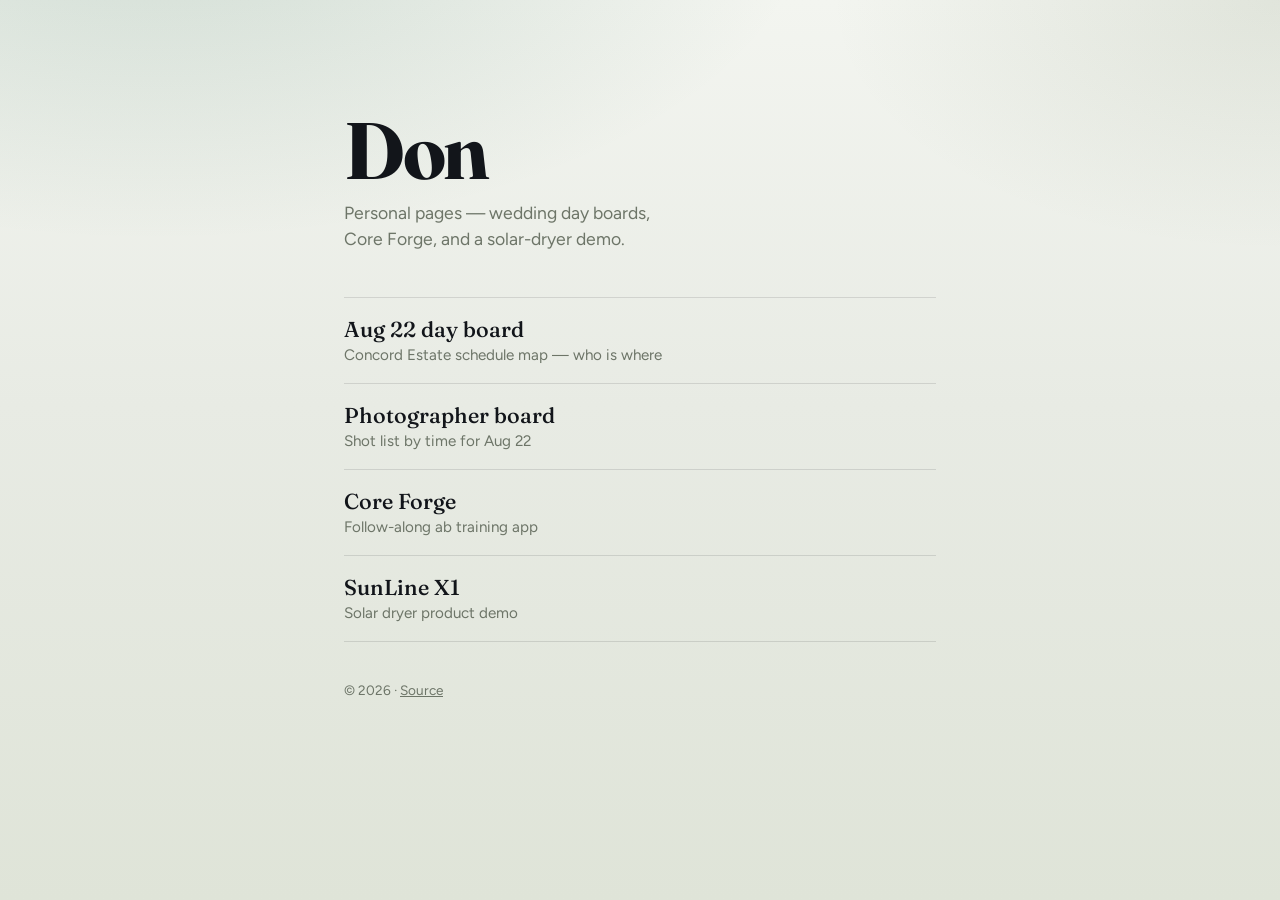
==== commit 1f09d97a: "chore: clean up Pages site structure and dead assets Organize the dump of unrelated projects into a " ====
--- a/index.html
+++ b/index.html
@@ -3,112 +3,142 @@
 <head>
   <meta charset="UTF-8" />
   <meta name="viewport" content="width=device-width, initial-scale=1.0" />
-  <title>SunLine X1™ — Solar-Powered Eco Dryer</title>
-  <meta name="description" content="A simple, effective way to harness the sun's power for your laundry. Zero electricity. All sunshine." />
-  <link rel="stylesheet" href="style.css" />
+  <title>Don — Pages</title>
+  <meta name="description" content="Personal GitHub Pages for Don Hubbard." />
+  <link rel="preconnect" href="https://fonts.googleapis.com" />
+  <link rel="preconnect" href="https://fonts.gstatic.com" crossorigin />
+  <link href="https://fonts.googleapis.com/css2?family=Fraunces:opsz,wght@9..144,500;9..144,700&family=Figtree:wght@400;500;600&display=swap" rel="stylesheet" />
+  <style>
+    :root {
+      --ink: #12151a;
+      --paper: #e8ebe4;
+      --muted: #6d7568;
+      --line: rgba(18, 21, 26, 0.12);
+      --accent: #2f6b4f;
+    }
+
+    * { box-sizing: border-box; }
+
+    body {
+      margin: 0;
+      min-height: 100dvh;
+      color: var(--ink);
+      font-family: Figtree, sans-serif;
+      background:
+        radial-gradient(1200px 600px at 12% -10%, rgba(47, 107, 79, 0.18), transparent 55%),
+        radial-gradient(900px 500px at 100% 0%, rgba(90, 110, 70, 0.12), transparent 50%),
+        linear-gradient(180deg, #f3f5f0 0%, var(--paper) 45%, #dfe4d8 100%);
+    }
+
+    main {
+      max-width: 40rem;
+      margin: 0 auto;
+      padding: clamp(3.5rem, 12vw, 7rem) 1.5rem 4rem;
+    }
+
+    .brand {
+      font-family: Fraunces, Georgia, serif;
+      font-size: clamp(3.2rem, 12vw, 5rem);
+      font-weight: 700;
+      letter-spacing: -0.03em;
+      line-height: 0.95;
+      margin: 0 0 0.75rem;
+      animation: rise 0.7s ease both;
+    }
+
+    .lede {
+      margin: 0 0 2.75rem;
+      max-width: 28ch;
+      color: var(--muted);
+      font-size: 1.1rem;
+      line-height: 1.5;
+      animation: rise 0.7s ease 0.08s both;
+    }
+
+    nav {
+      display: grid;
+      gap: 0;
+      border-top: 1px solid var(--line);
+      animation: rise 0.7s ease 0.16s both;
+    }
+
+    a.item {
+      display: grid;
+      gap: 0.2rem;
+      padding: 1.15rem 0;
+      border-bottom: 1px solid var(--line);
+      color: inherit;
+      text-decoration: none;
+      transition: padding-left 0.2s ease, color 0.2s ease;
+    }
+
+    a.item:hover,
+    a.item:focus-visible {
+      color: var(--accent);
+      padding-left: 0.4rem;
+      outline: none;
+    }
+
+    .name {
+      font-family: Fraunces, Georgia, serif;
+      font-size: 1.35rem;
+      font-weight: 500;
+    }
+
+    .desc {
+      color: var(--muted);
+      font-size: 0.95rem;
+    }
+
+    a.item:hover .desc,
+    a.item:focus-visible .desc {
+      color: inherit;
+      opacity: 0.75;
+    }
+
+    footer {
+      margin-top: 2.5rem;
+      color: var(--muted);
+      font-size: 0.85rem;
+      animation: rise 0.7s ease 0.24s both;
+    }
+
+    footer a { color: inherit; }
+
+    @keyframes rise {
+      from { opacity: 0; transform: translateY(10px); }
+      to { opacity: 1; transform: translateY(0); }
+    }
+  </style>
 </head>
 <body>
-  <div class="marquee"><span>☀️ 100% SOLAR POWERED • ZERO ELECTRICITY • SHIPS IN 6–8 WEEKS • SIMPLE &amp; EFFECTIVE ☀️</span></div>
-
-  <nav class="nav">
-    <a class="logo" href="index.html">☀️ SunLine</a>
-    <div class="links">
-      <a href="index.html" class="active">Product</a>
-      <a href="about.html">Our Mission</a>
-      <a href="order.html" class="btn-nav">Order Now</a>
-    </div>
-  </nav>
-
   <main>
-    <section class="hero">
-      <div class="hero-text">
-        <p class="badge">SunLine X1™ · Solar Drying Technology</p>
-        <h1>A Simple, Effective Way to<br><span class="glow">Harness the Sun</span></h1>
-        <p class="lead">
-          The SunLine X1™ uses natural sunlight and airflow to dry your clothes —
-          no plug, no gas bill, no complicated machinery. Just a smarter way to
-          let the sun do what it's already doing for free.
-        </p>
-        <div class="price-row">
-          <span class="price">$299</span>
-          <span class="price-note">Free shipping · Arrives in 6–8 weeks</span>
-        </div>
-        <div class="actions">
-          <a class="btn primary large" href="order.html">Order Now</a>
-          <button class="btn" id="reality-toggle" type="button">View Kit Contents</button>
-        </div>
-      </div>
-      <div class="hero-image">
-        <img id="product-img" src="images/solar-dryer-hero.svg" alt="SunLine X1 solar dryer outdoors in sunlight" />
-        <p id="img-caption" class="img-caption">SunLine X1™ — Designed for outdoor solar drying</p>
-      </div>
-    </section>
-
-    <section class="stats">
-      <div class="stat"><strong>0W</strong><span>Power Draw</span></div>
-      <div class="stat"><strong>100%</strong><span>Solar Powered</span></div>
-      <div class="stat"><strong>6–8</strong><span>Weeks to Deliver</span></div>
-      <div class="stat"><strong>All</strong><span>Included in Kit</span></div>
-    </section>
-
-    <section class="page">
-      <h2>How It Works</h2>
-      <div class="steps">
-        <article class="card step">
-          <span class="step-num">1</span>
-          <h3>Position</h3>
-          <p>Set up your SunLine system in a sunny outdoor space with good airflow.</p>
-        </article>
-        <article class="card step">
-          <span class="step-num">2</span>
-          <h3>Hang</h3>
-          <p>Spread garments along the line so sunlight and warm air can reach every fabric.</p>
-        </article>
-        <article class="card step">
-          <span class="step-num">3</span>
-          <h3>Dry</h3>
-          <p>Let the sun naturally evaporate moisture. Simple, quiet, and effective.</p>
-        </article>
-      </div>
-    </section>
-
-    <section class="page reveal-section">
-      <h2>The Product &amp; Packaging</h2>
-      <p class="lead center">Premium presentation. Straightforward engineering.</p>
-      <div class="compare">
-        <figure class="card compare-card">
-          <img src="images/solar-dryer-box.svg" alt="SunLine retail packaging" />
-          <figcaption><strong>Retail Box</strong> — White finish with gloss black glass-style panels</figcaption>
-        </figure>
-        <figure class="card compare-card">
-          <img src="images/solar-dryer-kit.svg" alt="Complete kit contents" />
-          <figcaption><strong>Complete Kit</strong> — Everything you need to get started</figcaption>
-        </figure>
-      </div>
-    </section>
-
-    <section class="page">
-      <h2>What's In The Box</h2>
-      <ul class="specs">
-        <li>☀️ 1× SunLine X1™ drying frame (flat-pack assembly)</li>
-        <li>🧵 1× High-tensile drying line with spool</li>
-        <li>🪵 2× Support poles for outdoor setup</li>
-        <li>📋 1× Illustrated setup guide</li>
-        <li>📦 1× Premium retail box — white body, gloss black glass-style front &amp; top</li>
-      </ul>
-      <p class="fine center">Everything you'll need should arrive within 6 to 8 weeks of your initial order.</p>
-    </section>
-
-    <section class="cta-banner">
-      <h2>Ready to dry with sunlight?</h2>
-      <p>Join households choosing a simpler path to clean, fresh laundry.</p>
-      <a class="btn primary large" href="order.html">Order SunLine X1™ — $299</a>
-    </section>
+    <h1 class="brand">Don</h1>
+    <p class="lede">Personal pages — wedding day boards, Core Forge, and a solar-dryer demo.</p>
+    <nav aria-label="Projects">
+      <a class="item" href="aug22.html">
+        <span class="name">Aug 22 day board</span>
+        <span class="desc">Concord Estate schedule map — who is where</span>
+      </a>
+      <a class="item" href="photo.html">
+        <span class="name">Photographer board</span>
+        <span class="desc">Shot list by time for Aug 22</span>
+      </a>
+      <a class="item" href="coreforge/">
+        <span class="name">Core Forge</span>
+        <span class="desc">Follow-along ab training app</span>
+      </a>
+      <a class="item" href="sunline/">
+        <span class="name">SunLine X1</span>
+        <span class="desc">Solar dryer product demo</span>
+      </a>
+    </nav>
+    <footer>
+      <p>© <span id="year"></span> · <a href="https://github.com/jetfan12345-hue/jetfan12345-hue.github.io">Source</a></p>
+    </footer>
   </main>
-
-  <footer>
-    <p>© <span id="year"></span> SunLine Technologies™ · <a href="https://github.com/jetfan12345-hue/jetfan12345-hue.github.io">Source</a></p>
-  </footer>
-  <script src="script.js"></script>
+  <script>
+    document.getElementById("year").textContent = String(new Date().getFullYear());
+  </script>
 </body>
-</html>+</html>
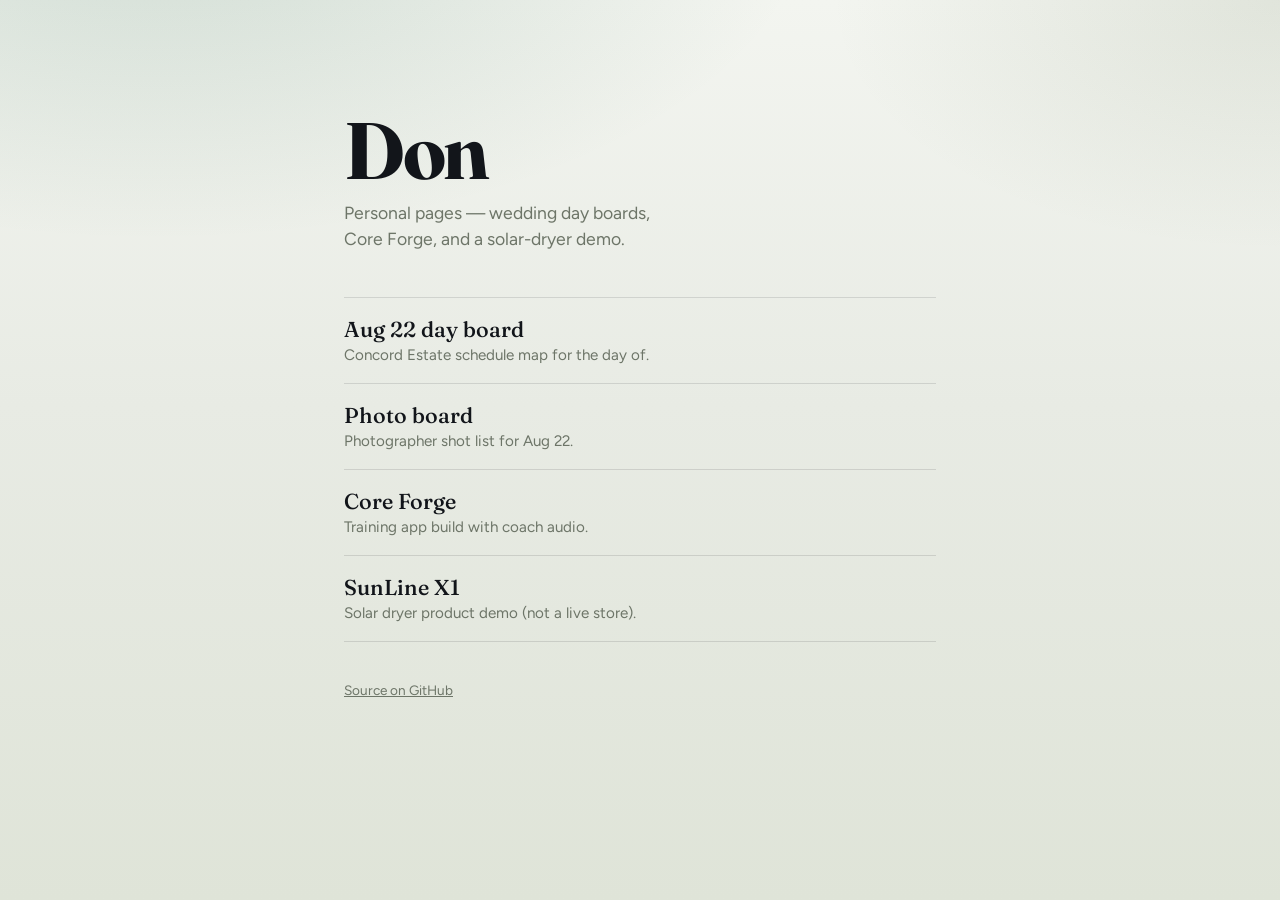
==== commit ed9bc42c: "chore: clean up Pages site structure and dead assets Add a hub homepage, move SunLine under /sunline" ====
--- a/index.html
+++ b/index.html
@@ -118,27 +118,24 @@
     <nav aria-label="Projects">
       <a class="item" href="aug22.html">
         <span class="name">Aug 22 day board</span>
-        <span class="desc">Concord Estate schedule map — who is where</span>
+        <span class="desc">Concord Estate schedule map for the day of.</span>
       </a>
       <a class="item" href="photo.html">
-        <span class="name">Photographer board</span>
-        <span class="desc">Shot list by time for Aug 22</span>
+        <span class="name">Photo board</span>
+        <span class="desc">Photographer shot list for Aug 22.</span>
       </a>
       <a class="item" href="coreforge/">
         <span class="name">Core Forge</span>
-        <span class="desc">Follow-along ab training app</span>
+        <span class="desc">Training app build with coach audio.</span>
       </a>
       <a class="item" href="sunline/">
         <span class="name">SunLine X1</span>
-        <span class="desc">Solar dryer product demo</span>
+        <span class="desc">Solar dryer product demo (not a live store).</span>
       </a>
     </nav>
     <footer>
-      <p>© <span id="year"></span> · <a href="https://github.com/jetfan12345-hue/jetfan12345-hue.github.io">Source</a></p>
+      <a href="https://github.com/jetfan12345-hue/jetfan12345-hue.github.io">Source on GitHub</a>
     </footer>
   </main>
-  <script>
-    document.getElementById("year").textContent = String(new Date().getFullYear());
-  </script>
 </body>
 </html>
